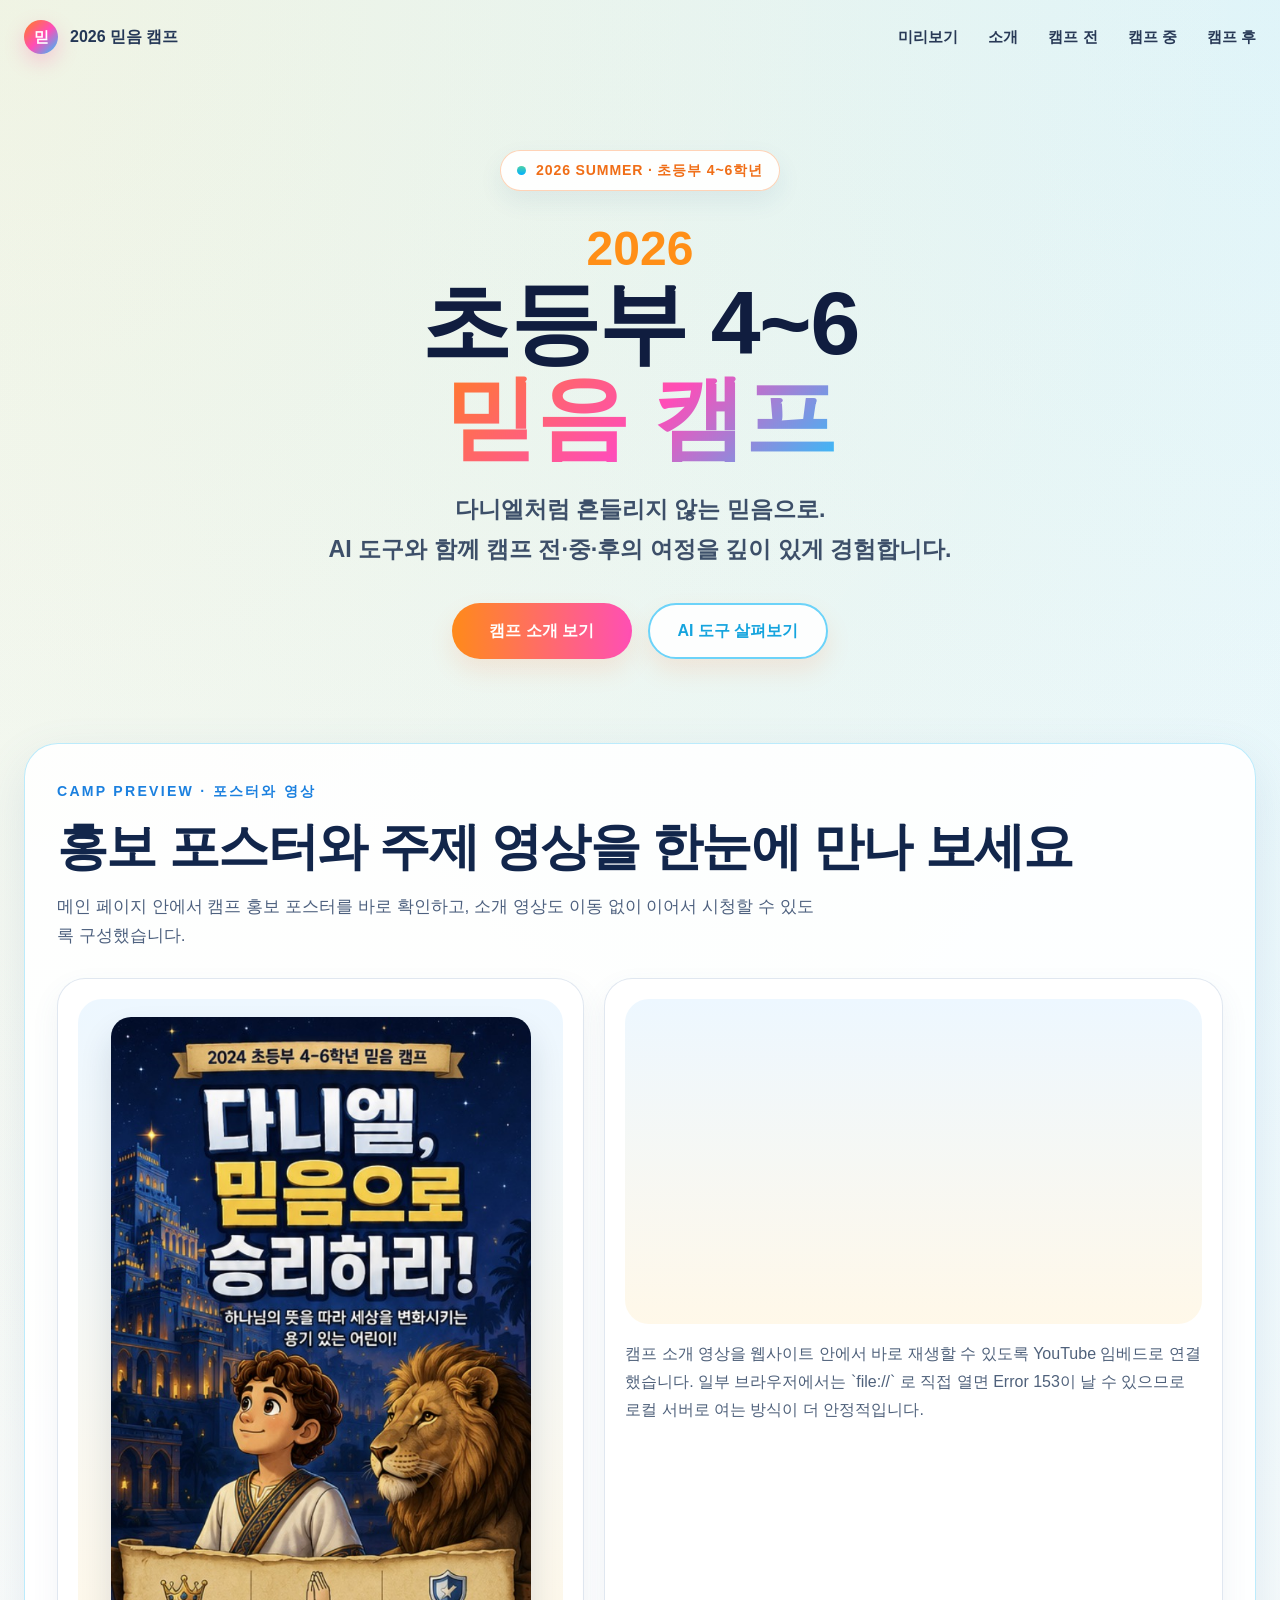
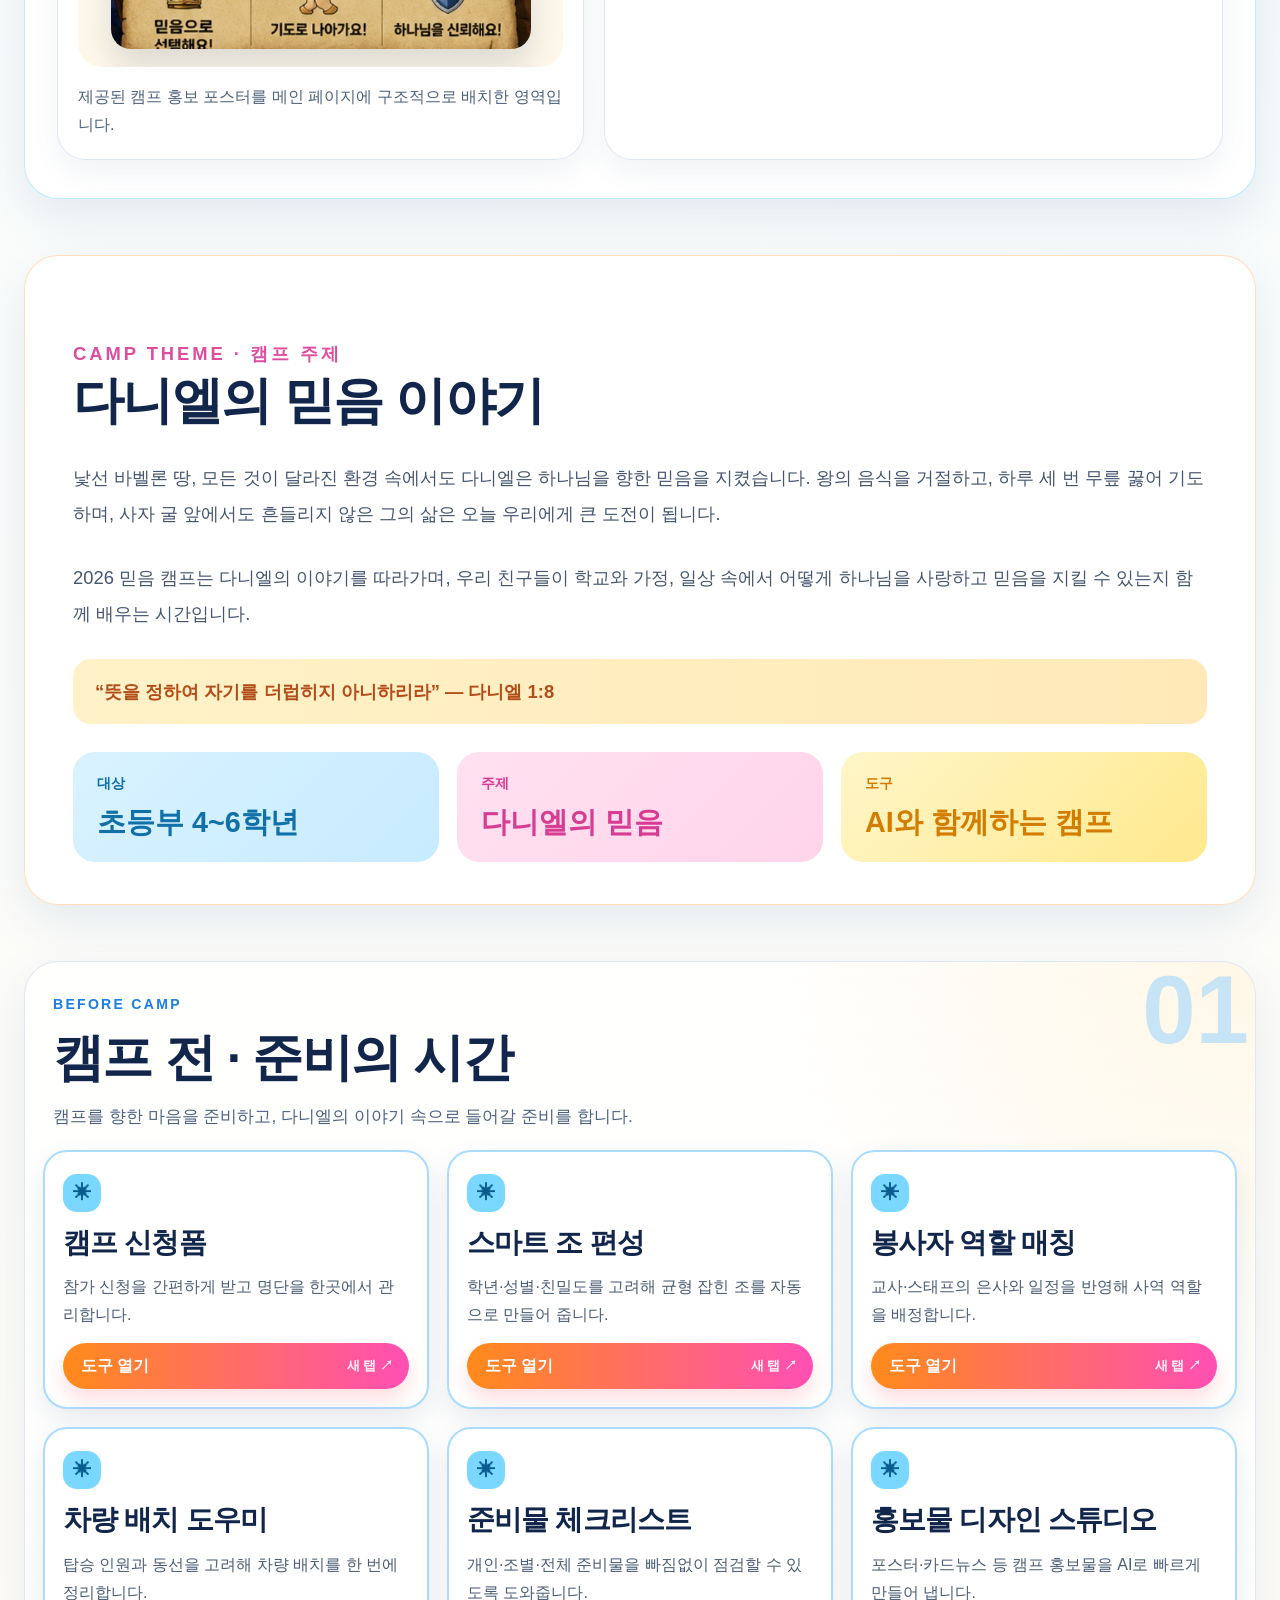
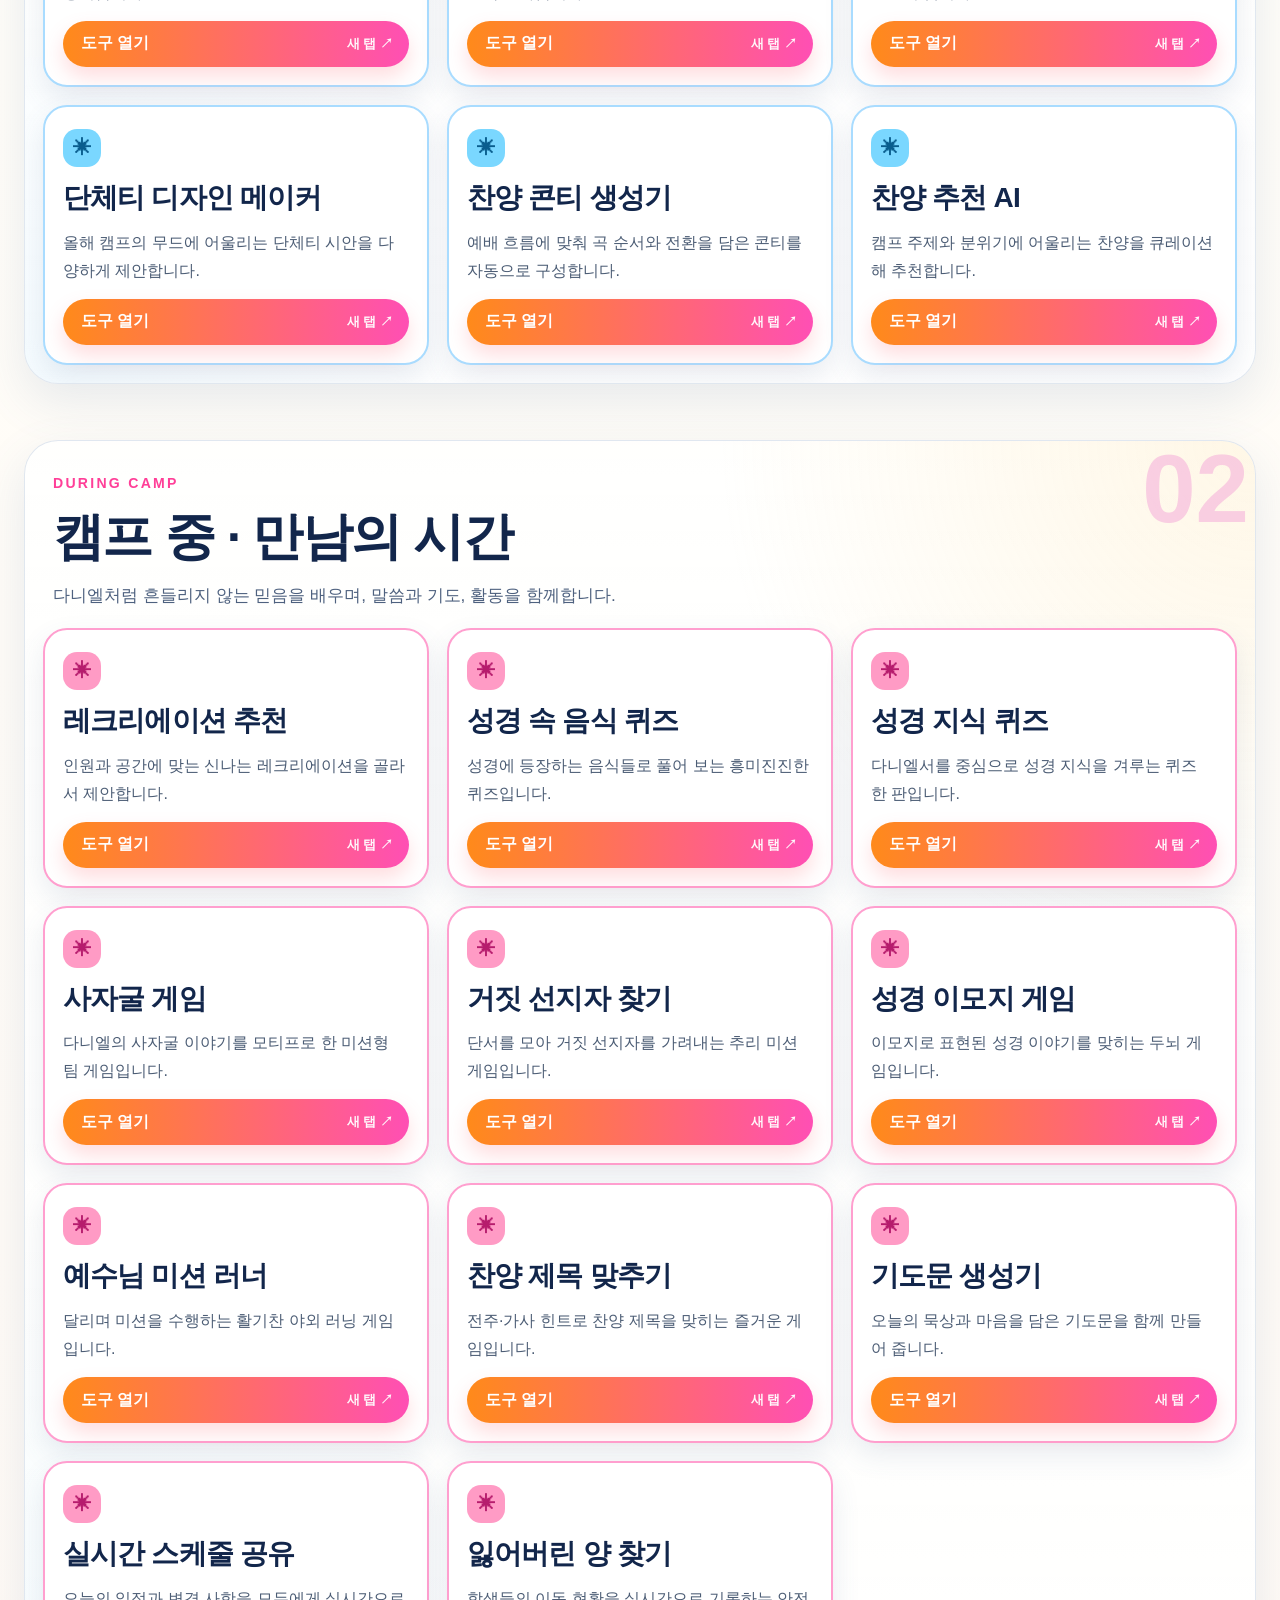
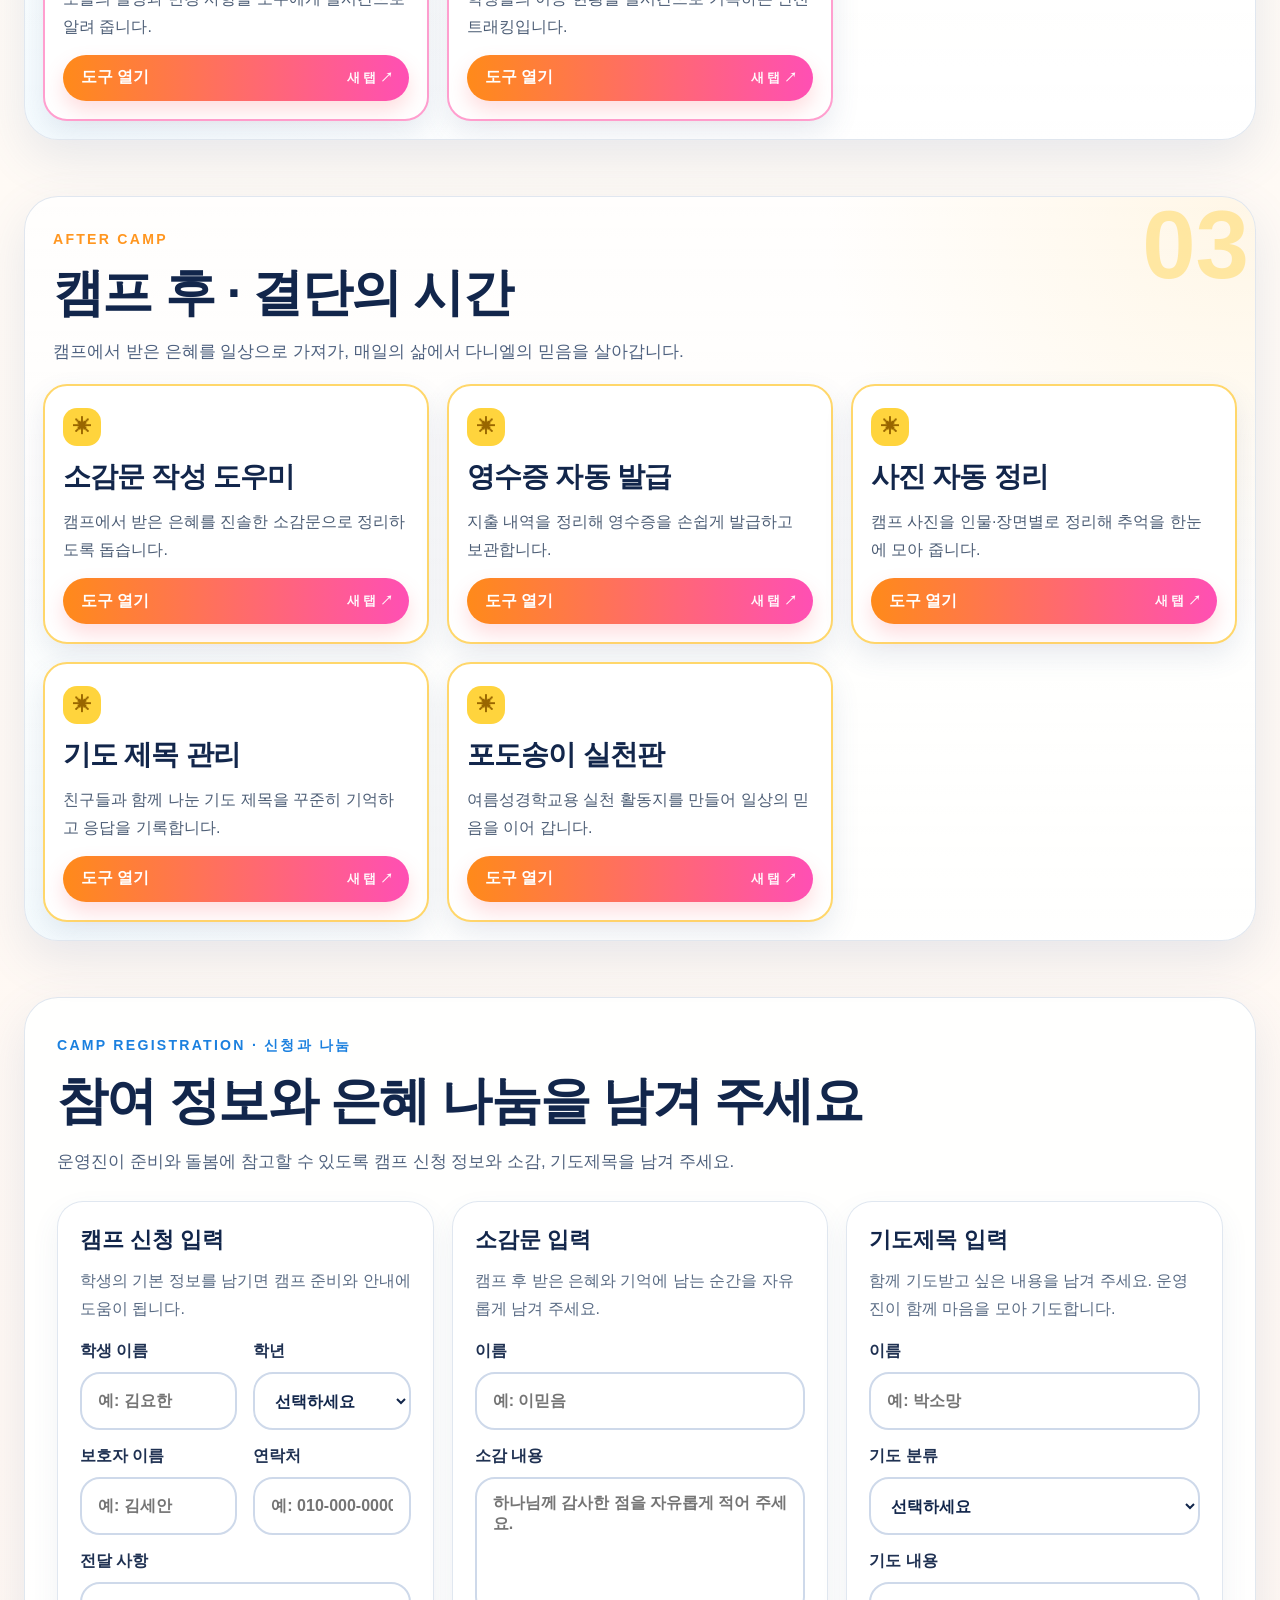
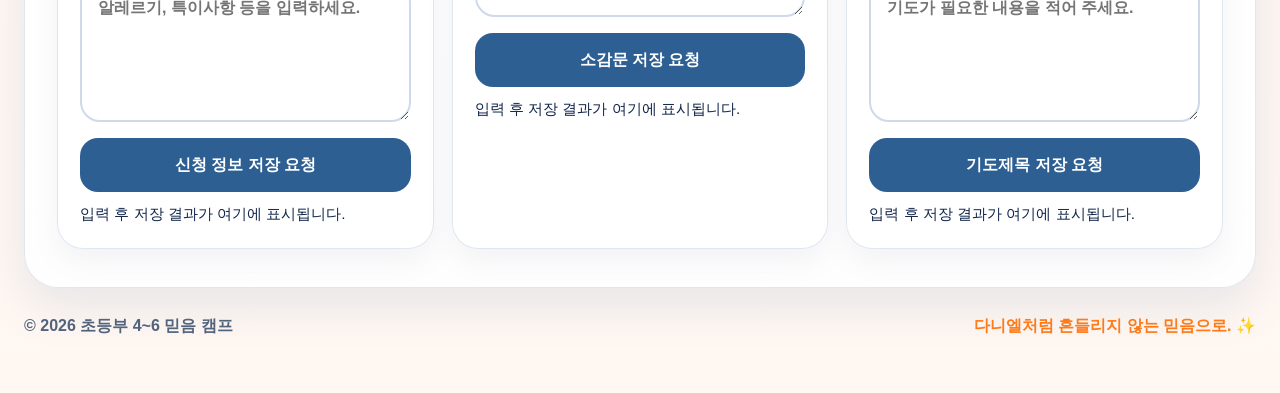
==== index.html @ a1e59439 "Deploy church camp website" ====
<!DOCTYPE html>
<html lang="ko">
  <head>
    <meta charset="UTF-8" />
    <meta name="viewport" content="width=device-width, initial-scale=1.0" />
    <meta name="referrer" content="strict-origin-when-cross-origin" />
    <title>2026 초등부 4~6 믿음 캠프</title>
    <link rel="stylesheet" href="./styles.css" />
  </head>
  <body>
    <div class="page-shell">
      <header class="site-header">
        <a class="brand" href="#top" aria-label="2026 믿음 캠프 홈">
          <span class="brand-mark">믿</span>
          <span class="brand-text">2026 믿음 캠프</span>
        </a>
        <nav class="top-nav" aria-label="주요 메뉴">
          <a href="#media">미리보기</a>
          <a href="#intro">소개</a>
          <a href="#before">캠프 전</a>
          <a href="#during">캠프 중</a>
          <a href="#after">캠프 후</a>
        </nav>
      </header>

      <header class="hero" id="top">
        <div class="hero-badge">
          <span class="hero-dot"></span>
          <span>2026 SUMMER · 초등부 4~6학년</span>
        </div>
        <p class="hero-year">2026</p>
        <h1>
          <span>초등부 4~6</span>
          <strong>믿음 캠프</strong>
        </h1>
        <p class="hero-copy">
          다니엘처럼 흔들리지 않는 믿음으로.<br />
          AI 도구와 함께 캠프 전·중·후의 여정을 깊이 있게 경험합니다.
        </p>
        <div class="hero-actions">
          <a class="hero-button primary" href="#intro">캠프 소개 보기</a>
          <a class="hero-button secondary" href="#before">AI 도구 살펴보기</a>
        </div>
      </header>

      <main>
        <section class="media-showcase card-block" id="media">
          <div class="section-heading">
            <p class="section-kicker">CAMP PREVIEW · 포스터와 영상</p>
            <h2>홍보 포스터와 주제 영상을 한눈에 만나 보세요</h2>
            <p class="section-copy">
              메인 페이지 안에서 캠프 홍보 포스터를 바로 확인하고, 소개 영상도 이동 없이 이어서 시청할 수
              있도록 구성했습니다.
            </p>
          </div>
          <div class="media-grid">
            <figure class="media-card">
              <div class="media-frame poster-frame">
                <img src="./poster.png" alt="초등부 믿음 캠프 홍보 포스터" />
              </div>
              <figcaption>제공된 캠프 홍보 포스터를 메인 페이지에 구조적으로 배치한 영역입니다.</figcaption>
            </figure>
            <article class="media-card" id="video">
              <div class="media-frame video-embed">
                <iframe
                  src="https://www.youtube.com/embed/uWaWEZueSC8?rel=0"
                  title="초등부 믿음 캠프 소개 영상"
                  loading="lazy"
                  allow="accelerometer; autoplay; clipboard-write; encrypted-media; gyroscope; picture-in-picture; web-share"
                  referrerpolicy="strict-origin-when-cross-origin"
                  allowfullscreen
                ></iframe>
              </div>
              <p class="media-description">
                캠프 소개 영상을 웹사이트 안에서 바로 재생할 수 있도록 YouTube 임베드로 연결했습니다. 일부
                브라우저에서는 `file://` 로 직접 열면 Error 153이 날 수 있으므로 로컬 서버로 여는 방식이 더
                안정적입니다.
              </p>
            </article>
          </div>
        </section>

        <section class="intro card-block" id="intro">
          <div class="section-heading">
            <p class="section-kicker">CAMP THEME · 캠프 주제</p>
            <h2>다니엘의 믿음 이야기</h2>
          </div>
          <p>
            낯선 바벨론 땅, 모든 것이 달라진 환경 속에서도 다니엘은 하나님을 향한 믿음을 지켰습니다.
            왕의 음식을 거절하고, 하루 세 번 무릎 꿇어 기도하며, 사자 굴 앞에서도 흔들리지 않은 그의 삶은
            오늘 우리에게 큰 도전이 됩니다.
          </p>
          <p>
            2026 믿음 캠프는 다니엘의 이야기를 따라가며, 우리 친구들이 학교와 가정, 일상 속에서
            어떻게 하나님을 사랑하고 믿음을 지킬 수 있는지 함께 배우는 시간입니다.
          </p>
          <div class="verse-card">“뜻을 정하여 자기를 더럽히지 아니하리라” — 다니엘 1:8</div>
          <div class="theme-grid">
            <article class="theme-pill blue">
              <span>대상</span>
              <strong>초등부 4~6학년</strong>
            </article>
            <article class="theme-pill pink">
              <span>주제</span>
              <strong>다니엘의 믿음</strong>
            </article>
            <article class="theme-pill yellow">
              <span>도구</span>
              <strong>AI와 함께하는 캠프</strong>
            </article>
          </div>
        </section>

        <section class="tools-section" id="before">
          <div class="section-heading">
            <p class="section-kicker">BEFORE CAMP</p>
            <h2>캠프 전 · 준비의 시간</h2>
            <p class="section-copy">캠프를 향한 마음을 준비하고, 다니엘의 이야기 속으로 들어갈 준비를 합니다.</p>
            <span class="section-number">01</span>
          </div>
          <div class="tools-grid" data-group="before"></div>
        </section>

        <section class="tools-section" id="during">
          <div class="section-heading">
            <p class="section-kicker">DURING CAMP</p>
            <h2>캠프 중 · 만남의 시간</h2>
            <p class="section-copy">다니엘처럼 흔들리지 않는 믿음을 배우며, 말씀과 기도, 활동을 함께합니다.</p>
            <span class="section-number">02</span>
          </div>
          <div class="tools-grid" data-group="during"></div>
        </section>

        <section class="tools-section" id="after">
          <div class="section-heading">
            <p class="section-kicker">AFTER CAMP</p>
            <h2>캠프 후 · 결단의 시간</h2>
            <p class="section-copy">캠프에서 받은 은혜를 일상으로 가져가, 매일의 삶에서 다니엘의 믿음을 살아갑니다.</p>
            <span class="section-number">03</span>
          </div>
          <div class="tools-grid" data-group="after"></div>
        </section>

        <section class="form-demo card-block" id="forms">
          <div class="section-heading">
            <p class="section-kicker">CAMP REGISTRATION · 신청과 나눔</p>
            <h2>참여 정보와 은혜 나눔을 남겨 주세요</h2>
          </div>
          <p class="form-guide">
            운영진이 준비와 돌봄에 참고할 수 있도록 캠프 신청 정보와 소감, 기도제목을 남겨 주세요.
          </p>
          <div class="form-panels">
            <article class="form-card">
              <h3>캠프 신청 입력</h3>
              <p>학생의 기본 정보를 남기면 캠프 준비와 안내에 도움이 됩니다.</p>
              <form class="camp-form" id="registration-form">
                <label>
                  학생 이름
                  <input type="text" name="studentName" placeholder="예: 김요한" required />
                </label>
                <label>
                  학년
                  <select name="grade" required>
                    <option value="">선택하세요</option>
                    <option value="4학년">4학년</option>
                    <option value="5학년">5학년</option>
                    <option value="6학년">6학년</option>
                  </select>
                </label>
                <label>
                  보호자 이름
                  <input type="text" name="guardianName" placeholder="예: 김세안" required />
                </label>
                <label>
                  연락처
                  <input type="tel" name="phone" placeholder="예: 010-000-0000" required />
                </label>
                <label class="full">
                  전달 사항
                  <textarea name="notes" rows="4" placeholder="알레르기, 특이사항 등을 입력하세요."></textarea>
                </label>
                <div class="form-actions full">
                  <button type="submit">신청 정보 저장 요청</button>
                  <p id="registration-status" class="status-note">입력 후 저장 결과가 여기에 표시됩니다.</p>
                </div>
              </form>
            </article>

            <article class="form-card">
              <h3>소감문 입력</h3>
              <p>캠프 후 받은 은혜와 기억에 남는 순간을 자유롭게 남겨 주세요.</p>
              <form class="camp-form single-column" id="reflection-form">
                <label>
                  이름
                  <input type="text" name="studentName" placeholder="예: 이믿음" required />
                </label>
                <label>
                  소감 내용
                  <textarea name="content" rows="5" placeholder="하나님께 감사한 점을 자유롭게 적어 주세요." required></textarea>
                </label>
                <div class="form-actions">
                  <button type="submit">소감문 저장 요청</button>
                  <p id="reflection-status" class="status-note">입력 후 저장 결과가 여기에 표시됩니다.</p>
                </div>
              </form>
            </article>

            <article class="form-card">
              <h3>기도제목 입력</h3>
              <p>함께 기도받고 싶은 내용을 남겨 주세요. 운영진이 함께 마음을 모아 기도합니다.</p>
              <form class="camp-form single-column" id="prayer-form">
                <label>
                  이름
                  <input type="text" name="name" placeholder="예: 박소망" required />
                </label>
                <label>
                  기도 분류
                  <select name="category" required>
                    <option value="">선택하세요</option>
                    <option value="가정">가정</option>
                    <option value="학업">학업</option>
                    <option value="건강">건강</option>
                    <option value="신앙">신앙</option>
                    <option value="기타">기타</option>
                  </select>
                </label>
                <label>
                  기도 내용
                  <textarea name="content" rows="5" placeholder="기도가 필요한 내용을 적어 주세요." required></textarea>
                </label>
                <div class="form-actions">
                  <button type="submit">기도제목 저장 요청</button>
                  <p id="prayer-status" class="status-note">입력 후 저장 결과가 여기에 표시됩니다.</p>
                </div>
              </form>
            </article>
          </div>
        </section>
      </main>

      <footer class="site-footer">
        <p>© 2026 초등부 4~6 믿음 캠프</p>
        <p>다니엘처럼 흔들리지 않는 믿음으로. ✨</p>
      </footer>
    </div>

    <script src="./script.js"></script>
  </body>
</html>
---- styles.css ----
:root {
  --bg: #f7fbff;
  --surface: rgba(255, 255, 255, 0.88);
  --surface-strong: #ffffff;
  --ink: #12264b;
  --muted: #53657f;
  --line: rgba(87, 121, 170, 0.18);
  --shadow: 0 18px 48px rgba(82, 118, 168, 0.14);
  --hero-gradient: linear-gradient(135deg, #ff7e1c 0%, #ff4db8 52%, #21c7ff 100%);
  --button-gradient: linear-gradient(90deg, #ff8a1a 0%, #ff4fb4 100%);
  --before-border: #a9dcff;
  --during-border: #ff9fcf;
  --after-border: #ffd76b;
  --before-icon: #7ad7ff;
  --during-icon: #ff9bc5;
  --after-icon: #ffd43d;
  --section-bg: linear-gradient(180deg, rgba(255, 255, 255, 0.78), rgba(255, 255, 255, 0.92));
  --ok: #167f53;
  --error: #c74242;
  --pending: #c07212;
}

* {
  box-sizing: border-box;
}

html {
  scroll-behavior: smooth;
}

body {
  margin: 0;
  font-family: "Pretendard", "Noto Sans KR", sans-serif;
  color: var(--ink);
  background:
    radial-gradient(circle at top left, rgba(255, 219, 104, 0.18), transparent 24%),
    radial-gradient(circle at top right, rgba(92, 211, 255, 0.14), transparent 28%),
    linear-gradient(180deg, #f4fbff 0%, #fffdf8 48%, #fff7f2 100%);
}

a {
  color: inherit;
}

.page-shell {
  width: min(1240px, calc(100% - 48px));
  margin: 0 auto;
  padding: 20px 0 56px;
}

.site-header {
  display: flex;
  align-items: center;
  justify-content: space-between;
  gap: 20px;
  margin-bottom: 24px;
}

.brand {
  display: inline-flex;
  align-items: center;
  gap: 12px;
  text-decoration: none;
  font-weight: 800;
}

.brand-mark {
  width: 34px;
  height: 34px;
  display: inline-flex;
  align-items: center;
  justify-content: center;
  border-radius: 50%;
  background: var(--hero-gradient);
  color: white;
  font-size: 0.95rem;
  box-shadow: 0 8px 20px rgba(255, 105, 168, 0.3);
}

.brand-text {
  font-size: 1rem;
  color: #243756;
}

.top-nav {
  display: flex;
  align-items: center;
  gap: 30px;
}

.top-nav a {
  text-decoration: none;
  font-weight: 700;
  font-size: 0.95rem;
  color: #283956;
}

.hero {
  min-height: 520px;
  display: flex;
  flex-direction: column;
  align-items: center;
  justify-content: center;
  text-align: center;
  padding: 72px 24px 84px;
}

.hero-badge {
  display: inline-flex;
  align-items: center;
  gap: 10px;
  padding: 10px 16px;
  border-radius: 999px;
  background: rgba(255, 255, 255, 0.92);
  border: 1px solid rgba(255, 176, 125, 0.55);
  box-shadow: 0 10px 24px rgba(42, 85, 140, 0.08);
  font-size: 0.88rem;
  font-weight: 800;
  letter-spacing: 0.06em;
  color: #f06e17;
}

.hero-dot {
  width: 9px;
  height: 9px;
  border-radius: 50%;
  background: linear-gradient(180deg, #4dd1a6 0%, #00b0ff 100%);
}

.hero-year {
  margin: 34px 0 8px;
  font-size: clamp(2rem, 4vw, 3rem);
  line-height: 1;
  font-weight: 900;
  color: #ff8f17;
}

.hero h1 {
  margin: 0;
  line-height: 0.94;
  letter-spacing: -0.04em;
}

.hero h1 span,
.hero h1 strong {
  display: block;
}

.hero h1 span {
  font-size: clamp(3.2rem, 8vw, 5.6rem);
  font-weight: 900;
  color: #101d3f;
}

.hero h1 strong {
  margin-top: 10px;
  font-size: clamp(3.2rem, 8vw, 5.8rem);
  font-weight: 900;
  background: var(--hero-gradient);
  -webkit-background-clip: text;
  background-clip: text;
  color: transparent;
}

.hero-copy {
  margin: 28px 0 0;
  max-width: 720px;
  color: #3d4f69;
  font-size: clamp(1.05rem, 2vw, 1.45rem);
  line-height: 1.7;
  font-weight: 600;
}

.hero-actions {
  display: flex;
  flex-wrap: wrap;
  justify-content: center;
  gap: 16px;
  margin-top: 34px;
}

.hero-button {
  min-width: 180px;
  min-height: 56px;
  display: inline-flex;
  align-items: center;
  justify-content: center;
  padding: 0 28px;
  border-radius: 999px;
  text-decoration: none;
  font-weight: 800;
  box-shadow: 0 12px 24px rgba(255, 128, 61, 0.14);
}

.hero-button.primary {
  background: var(--button-gradient);
  color: white;
}

.hero-button.secondary {
  background: rgba(255, 255, 255, 0.9);
  color: #15a4de;
  border: 2px solid #6cd3f9;
}

main {
  display: grid;
  gap: 56px;
}

.card-block,
.tools-section {
  background: var(--surface);
  border: 1px solid var(--line);
  border-radius: 34px;
  box-shadow: var(--shadow);
}

.intro {
  padding: 52px 48px 42px;
  border-color: rgba(255, 191, 119, 0.5);
}

.media-showcase {
  padding: 38px 32px;
  border-color: rgba(108, 211, 249, 0.45);
}

.media-showcase .section-kicker {
  color: #1b80df;
}

.media-grid {
  display: grid;
  grid-template-columns: minmax(0, 0.92fr) minmax(0, 1.08fr);
  gap: 20px;
  margin-top: 28px;
}

.media-card {
  margin: 0;
  padding: 20px;
  border-radius: 28px;
  background: rgba(255, 255, 255, 0.96);
  border: 1px solid var(--line);
  box-shadow: 0 12px 28px rgba(71, 97, 140, 0.08);
}

.media-frame {
  overflow: hidden;
  border-radius: 24px;
  background: linear-gradient(180deg, #edf7ff 0%, #fff8e9 100%);
}

.poster-frame {
  display: flex;
  align-items: center;
  justify-content: center;
  padding: 18px;
}

.poster-frame img {
  display: block;
  width: min(100%, 420px);
  height: auto;
  border-radius: 20px;
  box-shadow: 0 18px 32px rgba(20, 39, 77, 0.14);
}

.video-embed {
  position: relative;
  aspect-ratio: 16 / 9;
}

.video-embed iframe {
  width: 100%;
  height: 100%;
  border: 0;
}

.media-card figcaption,
.media-description {
  margin: 16px 0 0;
  color: #4f617b;
  font-size: 1rem;
  line-height: 1.75;
}

.section-kicker {
  margin: 0 0 16px;
  font-size: 0.88rem;
  letter-spacing: 0.16em;
  text-transform: uppercase;
  font-weight: 900;
}

.intro .section-kicker {
  color: #df4d9f;
}

.section-heading {
  position: relative;
}

.section-heading h2 {
  margin: 0;
  font-size: clamp(2rem, 4vw, 3.4rem);
  line-height: 1.18;
  letter-spacing: -0.03em;
}

.intro p {
  margin: 28px 0 0;
  color: #46566f;
  font-size: 1.15rem;
  line-height: 1.95;
}

.verse-card {
  margin-top: 28px;
  padding: 20px 22px;
  border-radius: 18px;
  background: linear-gradient(90deg, #fff2c8 0%, #ffe9b7 100%);
  color: #b24c18;
  font-size: 1.15rem;
  font-weight: 900;
}

.theme-grid {
  display: grid;
  grid-template-columns: repeat(3, minmax(0, 1fr));
  gap: 18px;
  margin-top: 28px;
}

.theme-pill {
  padding: 22px 24px;
  border-radius: 22px;
}

.theme-pill span {
  display: block;
  margin-bottom: 12px;
  font-size: 0.9rem;
  font-weight: 800;
}

.theme-pill strong {
  font-size: 1.8rem;
  line-height: 1.2;
}

.theme-pill.blue {
  background: linear-gradient(135deg, #d9f2ff 0%, #c7ebff 100%);
  color: #1170a7;
}

.theme-pill.pink {
  background: linear-gradient(135deg, #ffe1f0 0%, #ffd4eb 100%);
  color: #d63c92;
}

.theme-pill.yellow {
  background: linear-gradient(135deg, #fff6c8 0%, #ffe98d 100%);
  color: #d27c00;
}

.tools-section {
  position: relative;
  padding: 0;
  overflow: hidden;
  background: var(--section-bg);
}

.tools-section::before {
  content: "";
  position: absolute;
  inset: 0;
  pointer-events: none;
  background:
    radial-gradient(circle at top right, rgba(255, 220, 150, 0.22), transparent 30%),
    radial-gradient(circle at bottom left, rgba(173, 227, 255, 0.12), transparent 28%);
}

.tools-section .section-heading {
  padding: 34px 28px 18px;
}

#before .section-kicker {
  color: #1b80df;
}

#during .section-kicker {
  color: #ff3f98;
}

#after .section-kicker {
  color: #ff9620;
}

.section-copy {
  margin: 14px 0 0;
  max-width: 760px;
  color: #4e617f;
  font-size: 1.08rem;
  line-height: 1.7;
}

.section-number {
  position: absolute;
  right: 6px;
  top: 0;
  font-size: clamp(4.2rem, 10vw, 6rem);
  line-height: 1;
  font-weight: 900;
  opacity: 0.5;
}

#before .section-number {
  color: #8ed0ff;
}

#during .section-number {
  color: #f3a3d7;
}

#after .section-number {
  color: #ffd659;
}

.tools-grid {
  position: relative;
  display: grid;
  grid-template-columns: repeat(3, minmax(0, 1fr));
  gap: 18px;
  padding: 0 18px 18px;
}

.tool-card {
  background: var(--surface-strong);
  border-radius: 24px;
  padding: 22px 18px 18px;
  min-height: 210px;
  box-shadow: 0 12px 28px rgba(71, 97, 140, 0.12);
  display: flex;
  flex-direction: column;
  gap: 14px;
}

.tool-card.peach {
  border: 2px solid var(--before-border);
}

.tool-card.sky {
  border: 2px solid var(--during-border);
}

.tool-card.mint {
  border: 2px solid var(--after-border);
}

.tool-chip {
  width: 38px;
  height: 38px;
  border-radius: 14px;
  display: inline-flex;
  align-items: center;
  justify-content: center;
  font-size: 1.15rem;
  font-weight: 900;
}

.tool-card.peach .tool-chip {
  background: var(--before-icon);
  color: #095d8e;
}

.tool-card.sky .tool-chip {
  background: var(--during-icon);
  color: #b61c6d;
}

.tool-card.mint .tool-chip {
  background: var(--after-icon);
  color: #996600;
}

.tool-card h3 {
  margin: 0;
  font-size: 1.75rem;
  line-height: 1.2;
  letter-spacing: -0.03em;
}

.tool-card p {
  margin: 0;
  color: #4c5d75;
  font-size: 1rem;
  line-height: 1.75;
  flex: 1;
}

.tool-card a {
  display: inline-flex;
  align-items: center;
  justify-content: space-between;
  gap: 18px;
  min-height: 46px;
  padding: 0 16px 0 18px;
  border-radius: 999px;
  background: var(--button-gradient);
  color: white;
  text-decoration: none;
  font-weight: 800;
  box-shadow: 0 10px 20px rgba(255, 98, 110, 0.22);
}

.tool-link-label {
  font-size: 0.98rem;
}

.tool-link-meta {
  font-size: 0.84rem;
  opacity: 0.95;
}

.form-demo {
  padding: 38px 32px;
}

.form-demo .section-kicker {
  color: #1b80df;
}

.form-guide {
  margin: 16px 0 0;
  color: #50627e;
  font-size: 1.05rem;
  line-height: 1.8;
}

.form-panels {
  display: grid;
  grid-template-columns: repeat(3, minmax(0, 1fr));
  gap: 18px;
  margin-top: 24px;
}

.form-card {
  background: rgba(255, 255, 255, 0.96);
  border: 1px solid var(--line);
  border-radius: 26px;
  padding: 22px;
  box-shadow: 0 12px 28px rgba(71, 97, 140, 0.08);
}

.form-card h3 {
  margin: 0;
  font-size: 1.4rem;
}

.form-card > p {
  margin: 12px 0 18px;
  color: #596b84;
  line-height: 1.75;
}

.camp-form {
  display: grid;
  grid-template-columns: repeat(2, minmax(0, 1fr));
  gap: 16px;
}

.camp-form.single-column {
  grid-template-columns: 1fr;
}

.camp-form label {
  display: flex;
  flex-direction: column;
  gap: 10px;
  font-size: 1rem;
  font-weight: 800;
  color: #1f3152;
}

.camp-form label.full,
.form-actions.full {
  grid-column: 1 / -1;
}

.camp-form input,
.camp-form select,
.camp-form textarea {
  width: 100%;
  min-height: 58px;
  border: 2px solid #ced9ea;
  border-radius: 20px;
  padding: 14px 16px;
  background: white;
  color: var(--ink);
  font: inherit;
  font-weight: 700;
}

.camp-form textarea {
  min-height: 140px;
  resize: vertical;
}

.form-actions {
  display: flex;
  flex-direction: column;
  gap: 10px;
}

.form-actions button {
  min-height: 54px;
  border: 0;
  border-radius: 18px;
  background: #2d5f93;
  color: white;
  font: inherit;
  font-weight: 900;
  cursor: pointer;
}

.status-note {
  margin: 0;
  min-height: 24px;
  font-size: 0.96rem;
  line-height: 1.5;
}

.status-note[data-state="ok"] {
  color: var(--ok);
  font-weight: 800;
}

.status-note[data-state="error"] {
  color: var(--error);
  font-weight: 800;
}

.status-note[data-state="pending"] {
  color: var(--pending);
  font-weight: 800;
}

.site-footer {
  display: flex;
  justify-content: space-between;
  gap: 18px;
  padding: 28px 0 0;
  color: #52647c;
  font-weight: 700;
}

.site-footer p {
  margin: 0;
}

.site-footer p:last-child {
  color: #ff7a18;
}

@media (max-width: 1024px) {
  .media-grid,
  .tools-grid,
  .theme-grid,
  .form-panels {
    grid-template-columns: repeat(2, minmax(0, 1fr));
  }
}

@media (max-width: 820px) {
  .page-shell {
    width: min(100% - 24px, 1240px);
  }

  .site-header,
  .top-nav,
  .hero-actions,
  .site-footer {
    flex-direction: column;
    align-items: flex-start;
  }

  .hero {
    min-height: auto;
    padding: 40px 12px 56px;
  }

  .intro,
  .media-showcase,
  .form-demo {
    padding: 28px 20px;
  }

  .tools-section .section-heading {
    padding: 28px 20px 16px;
  }

  .media-grid,
  .tools-grid,
  .theme-grid,
  .form-panels,
  .camp-form {
    grid-template-columns: 1fr;
  }

  .section-number {
    position: static;
    display: block;
    margin-top: 10px;
  }
}
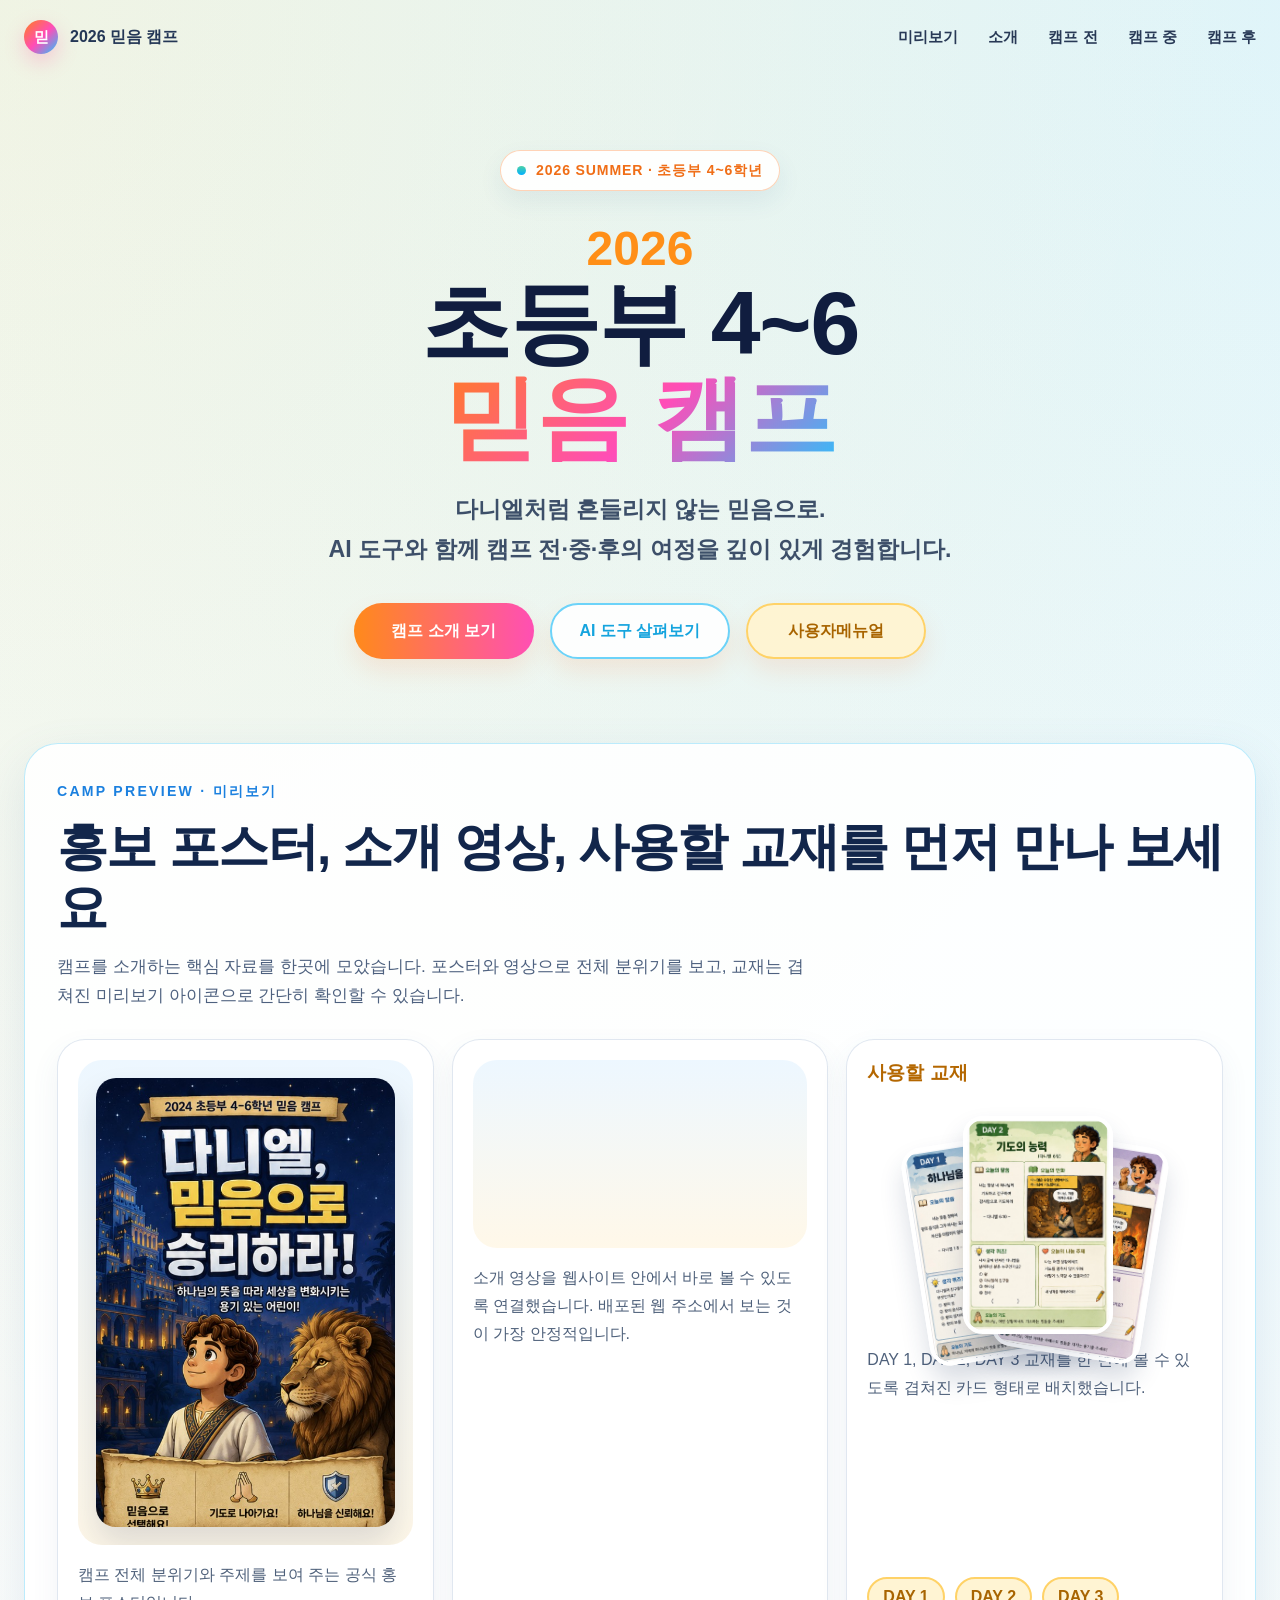
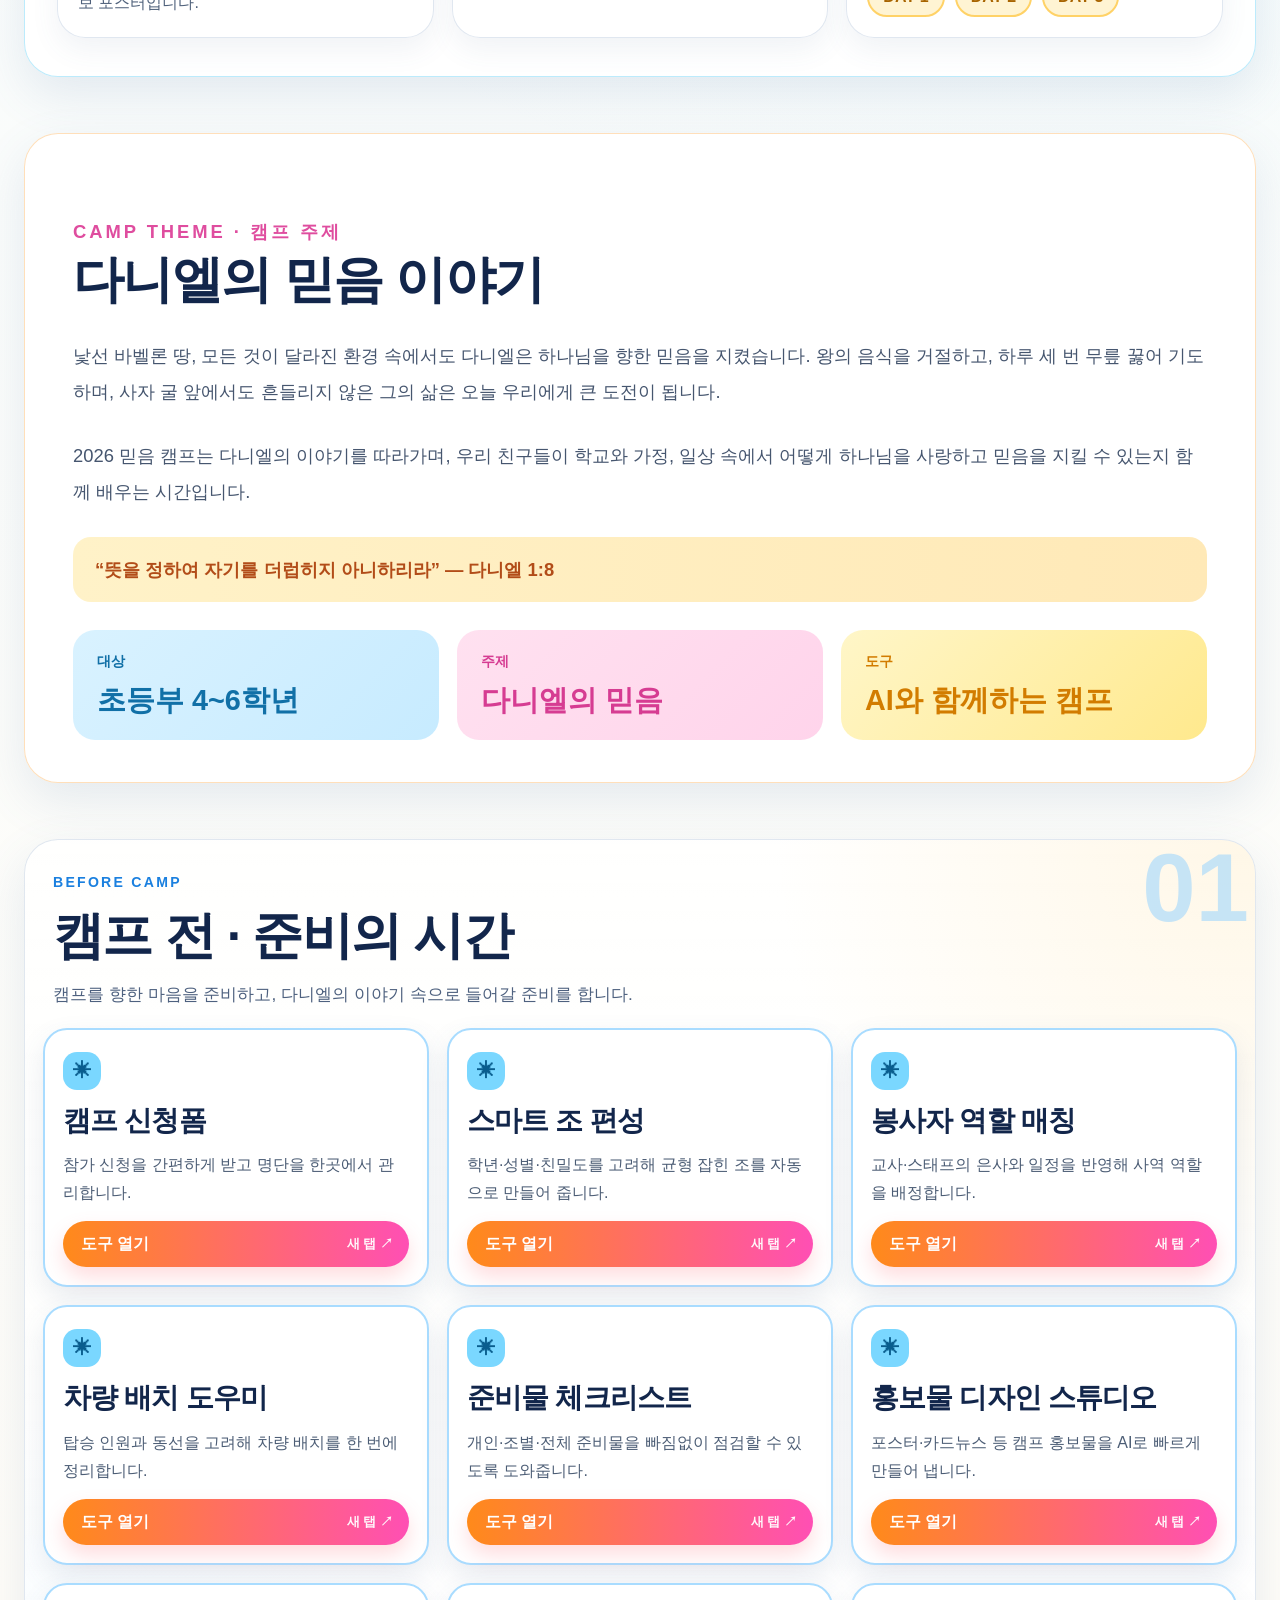
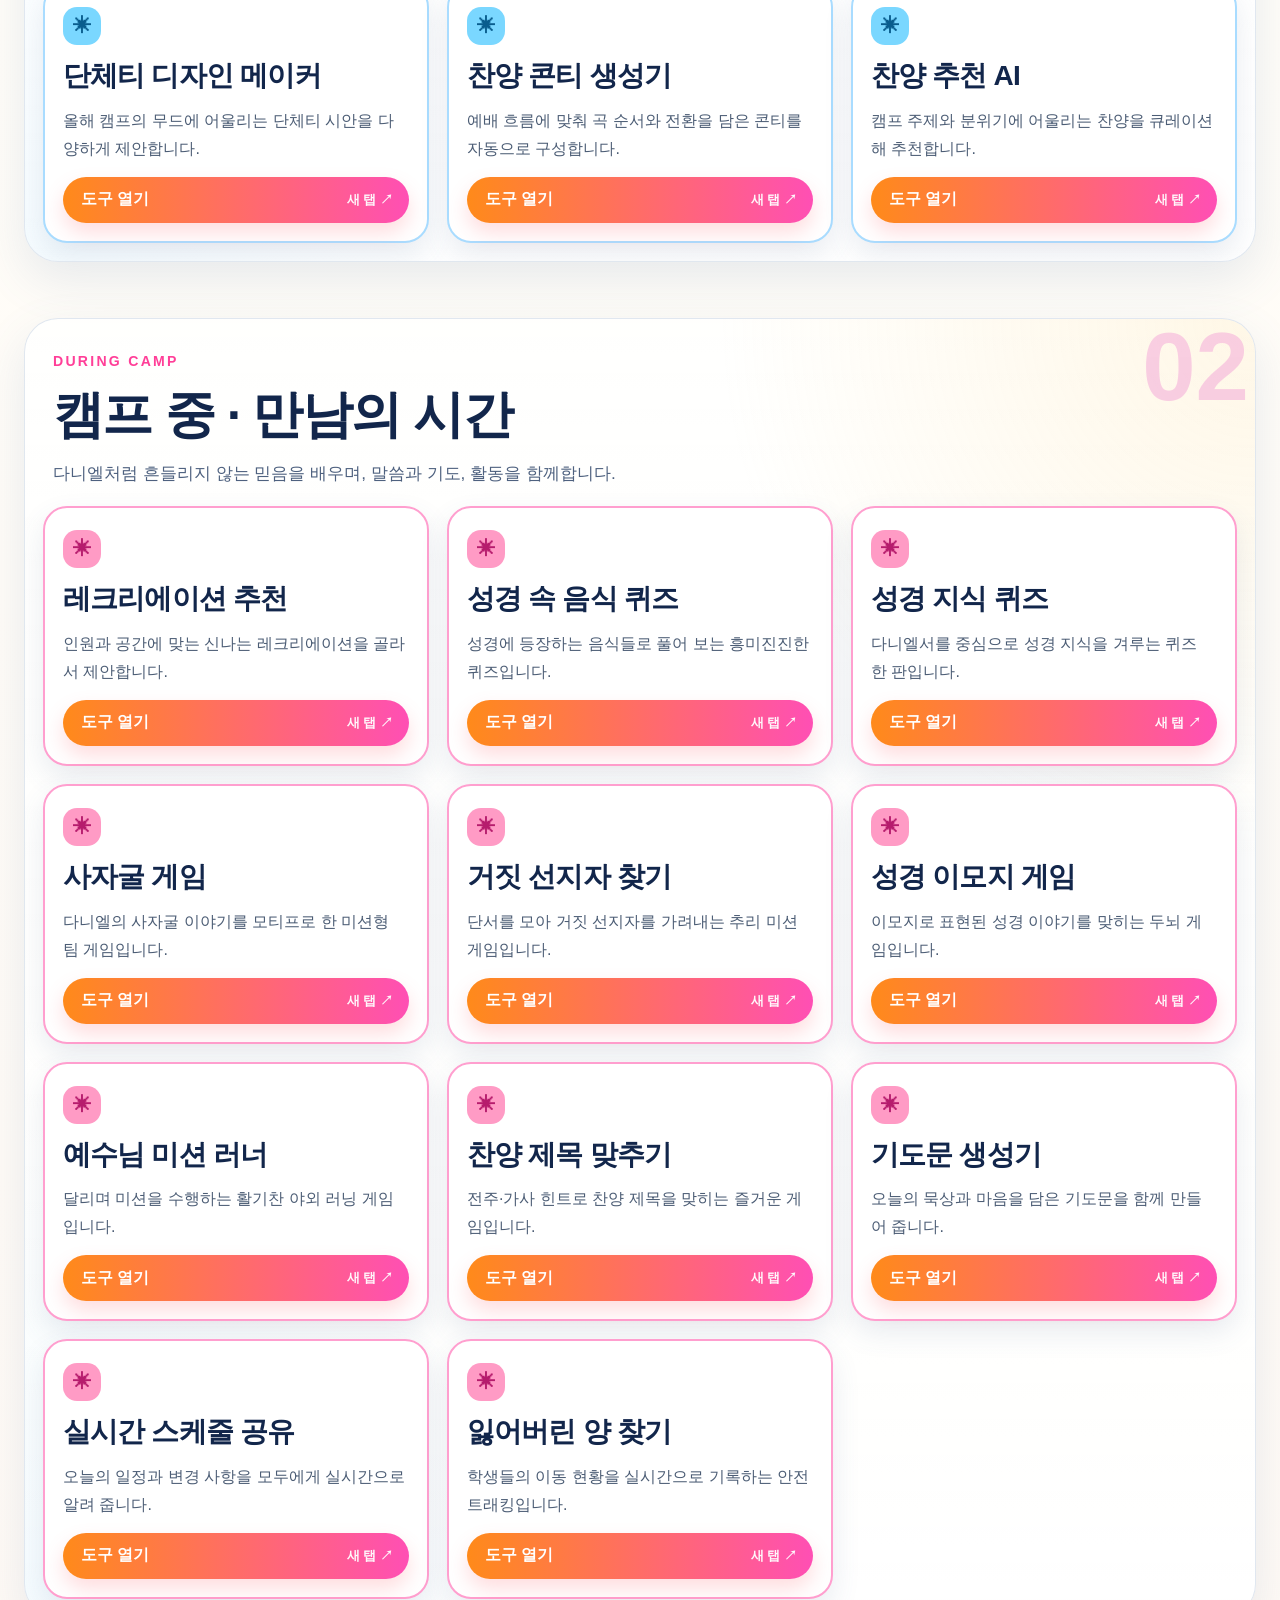
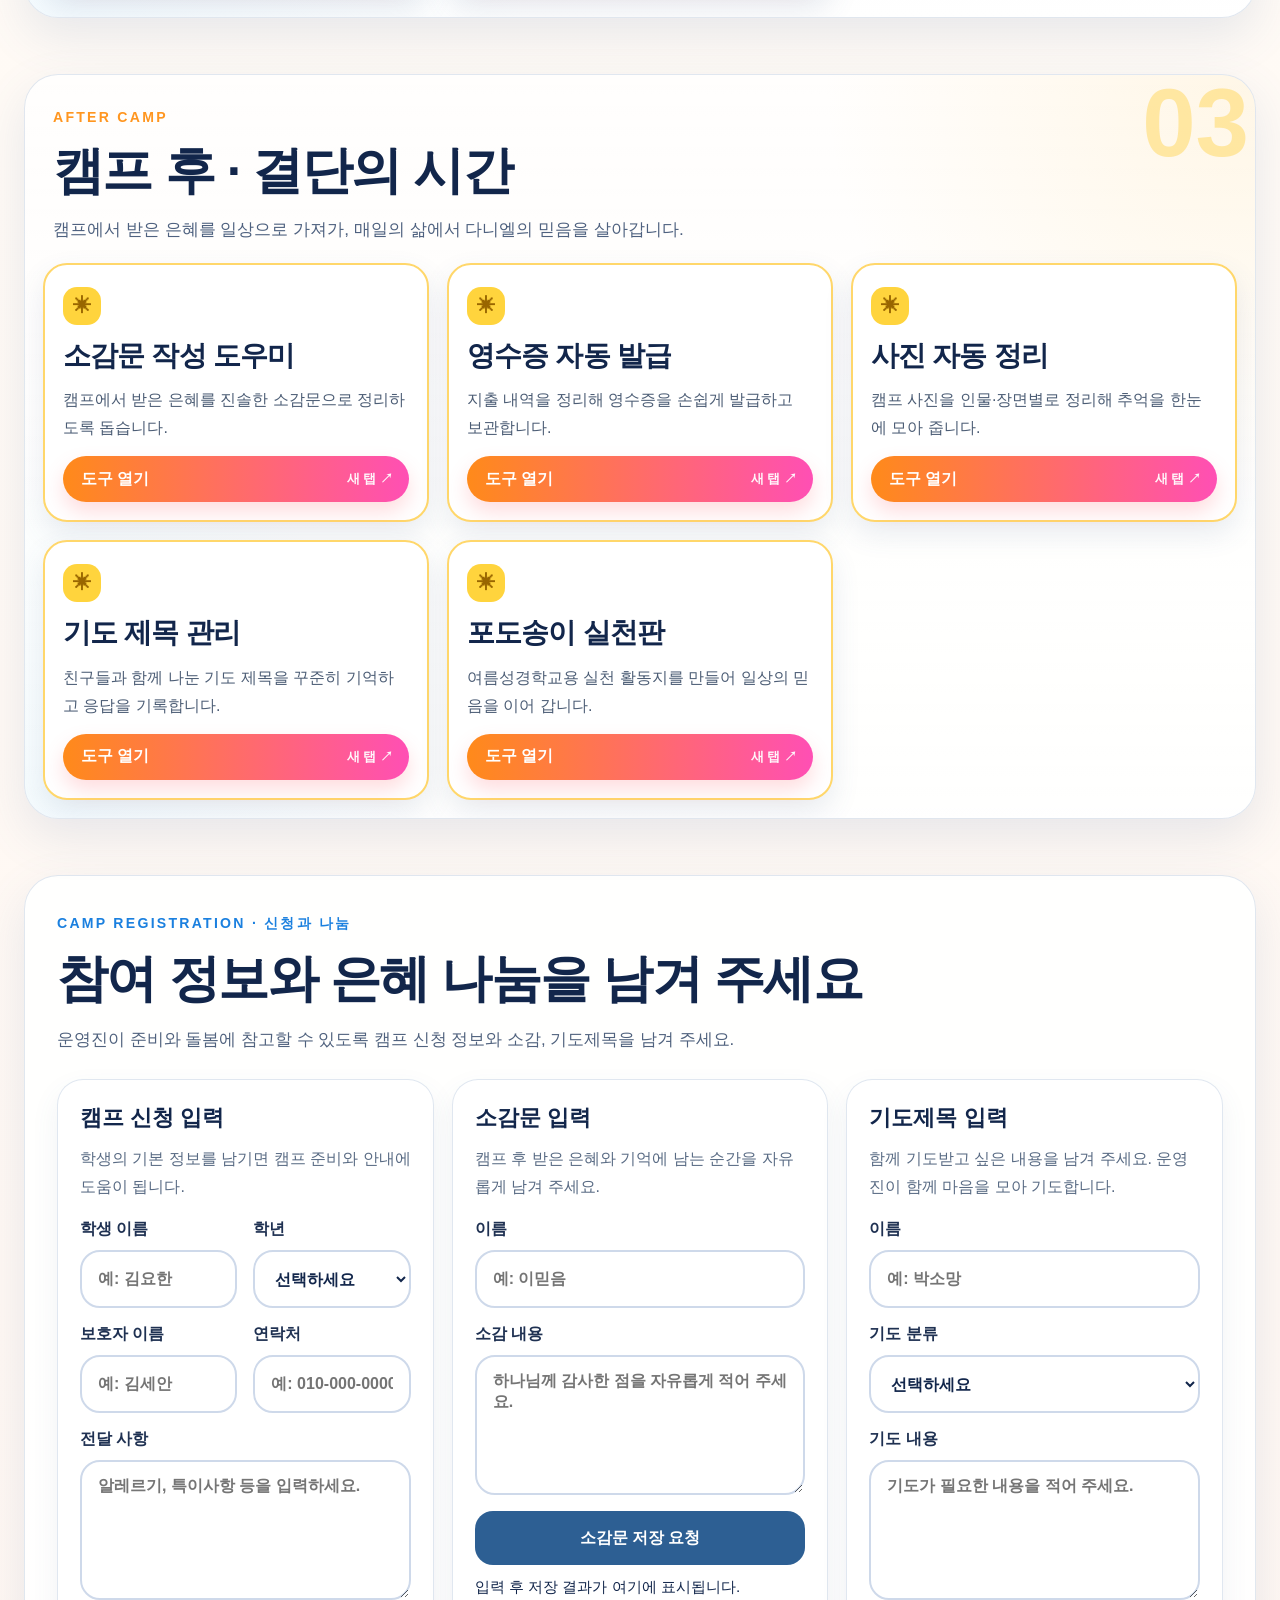
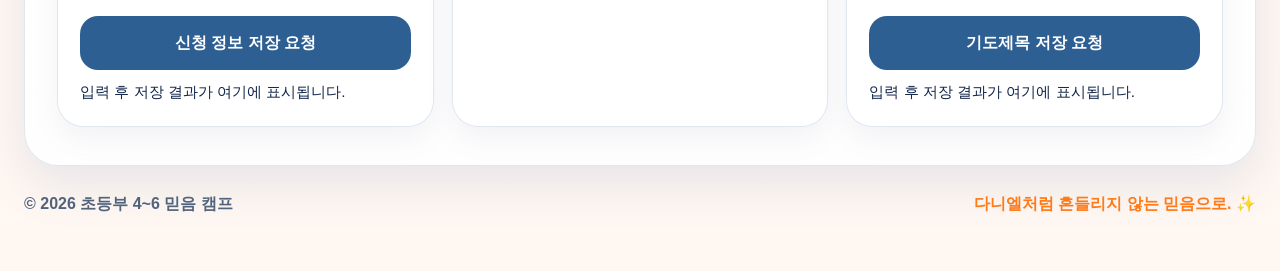
==== commit 27c03e56: "Update website preview and manual." ====
--- a/index.html
+++ b/index.html
@@ -40,17 +40,18 @@
         <div class="hero-actions">
           <a class="hero-button primary" href="#intro">캠프 소개 보기</a>
           <a class="hero-button secondary" href="#before">AI 도구 살펴보기</a>
+          <a class="hero-button tertiary" href="./manual.html">사용자메뉴얼</a>
         </div>
       </header>
 
       <main>
         <section class="media-showcase card-block" id="media">
           <div class="section-heading">
-            <p class="section-kicker">CAMP PREVIEW · 포스터와 영상</p>
-            <h2>홍보 포스터와 주제 영상을 한눈에 만나 보세요</h2>
+            <p class="section-kicker">CAMP PREVIEW · 미리보기</p>
+            <h2>홍보 포스터, 소개 영상, 사용할 교재를 먼저 만나 보세요</h2>
             <p class="section-copy">
-              메인 페이지 안에서 캠프 홍보 포스터를 바로 확인하고, 소개 영상도 이동 없이 이어서 시청할 수
-              있도록 구성했습니다.
+              캠프를 소개하는 핵심 자료를 한곳에 모았습니다. 포스터와 영상으로 전체 분위기를 보고, 교재는 겹쳐진
+              미리보기 아이콘으로 간단히 확인할 수 있습니다.
             </p>
           </div>
           <div class="media-grid">
@@ -58,9 +59,10 @@
               <div class="media-frame poster-frame">
                 <img src="./poster.png" alt="초등부 믿음 캠프 홍보 포스터" />
               </div>
-              <figcaption>제공된 캠프 홍보 포스터를 메인 페이지에 구조적으로 배치한 영역입니다.</figcaption>
+              <figcaption>캠프 전체 분위기와 주제를 보여 주는 공식 홍보 포스터입니다.</figcaption>
             </figure>
-            <article class="media-card" id="video">
+
+            <article class="media-card">
               <div class="media-frame video-embed">
                 <iframe
                   src="https://www.youtube.com/embed/uWaWEZueSC8?rel=0"
@@ -72,10 +74,26 @@
                 ></iframe>
               </div>
               <p class="media-description">
-                캠프 소개 영상을 웹사이트 안에서 바로 재생할 수 있도록 YouTube 임베드로 연결했습니다. 일부
-                브라우저에서는 `file://` 로 직접 열면 Error 153이 날 수 있으므로 로컬 서버로 여는 방식이 더
+                소개 영상을 웹사이트 안에서 바로 볼 수 있도록 연결했습니다. 배포된 웹 주소에서 보는 것이 가장
                 안정적입니다.
               </p>
+            </article>
+
+            <article class="media-card materials-card">
+              <p class="materials-label">사용할 교재</p>
+              <div class="material-stack" aria-label="캠프 교재 미리보기">
+                <img src="./KakaoTalk_20260624_100600147.jpg" alt="DAY 1 교재" class="material-card card-one" />
+                <img src="./KakaoTalk_20260624_100600147_01.jpg" alt="DAY 2 교재" class="material-card card-two" />
+                <img src="./KakaoTalk_20260624_100600147_02.jpg" alt="DAY 3 교재" class="material-card card-three" />
+              </div>
+              <p class="media-description">
+                DAY 1, DAY 2, DAY 3 교재를 한 번에 볼 수 있도록 겹쳐진 카드 형태로 배치했습니다.
+              </p>
+              <div class="material-links">
+                <a href="./KakaoTalk_20260624_100600147.jpg" target="_blank" rel="noopener noreferrer">DAY 1</a>
+                <a href="./KakaoTalk_20260624_100600147_01.jpg" target="_blank" rel="noopener noreferrer">DAY 2</a>
+                <a href="./KakaoTalk_20260624_100600147_02.jpg" target="_blank" rel="noopener noreferrer">DAY 3</a>
+              </div>
             </article>
           </div>
         </section>
--- a/styles.css
+++ b/styles.css
@@ -203,6 +203,12 @@
   border: 2px solid #6cd3f9;
 }
 
+.hero-button.tertiary {
+  background: rgba(255, 244, 210, 0.96);
+  color: #a86400;
+  border: 2px solid #ffd267;
+}
+
 main {
   display: grid;
   gap: 56px;
@@ -216,11 +222,6 @@
   box-shadow: var(--shadow);
 }
 
-.intro {
-  padding: 52px 48px 42px;
-  border-color: rgba(255, 191, 119, 0.5);
-}
-
 .media-showcase {
   padding: 38px 32px;
   border-color: rgba(108, 211, 249, 0.45);
@@ -232,8 +233,8 @@
 
 .media-grid {
   display: grid;
-  grid-template-columns: minmax(0, 0.92fr) minmax(0, 1.08fr);
-  gap: 20px;
+  grid-template-columns: repeat(3, minmax(0, 1fr));
+  gap: 18px;
   margin-top: 28px;
 }
 
@@ -261,7 +262,7 @@
 
 .poster-frame img {
   display: block;
-  width: min(100%, 420px);
+  width: min(100%, 360px);
   height: auto;
   border-radius: 20px;
   box-shadow: 0 18px 32px rgba(20, 39, 77, 0.14);
@@ -284,6 +285,79 @@
   color: #4f617b;
   font-size: 1rem;
   line-height: 1.75;
+}
+
+.materials-card {
+  display: flex;
+  flex-direction: column;
+}
+
+.materials-label {
+  margin: 0;
+  color: #b46700;
+  font-size: 1.2rem;
+  font-weight: 900;
+}
+
+.material-stack {
+  position: relative;
+  width: min(100%, 240px);
+  height: 220px;
+  margin: 18px auto 6px;
+}
+
+.material-card {
+  position: absolute;
+  width: 150px;
+  height: auto;
+  border-radius: 20px;
+  border: 4px solid white;
+  box-shadow: 0 16px 26px rgba(31, 53, 92, 0.18);
+}
+
+.material-card.card-one {
+  left: 0;
+  top: 34px;
+  transform: rotate(-9deg);
+}
+
+.material-card.card-two {
+  left: 48px;
+  top: 12px;
+  transform: rotate(0deg);
+  z-index: 2;
+}
+
+.material-card.card-three {
+  right: 0;
+  top: 34px;
+  transform: rotate(9deg);
+}
+
+.material-links {
+  display: flex;
+  flex-wrap: wrap;
+  gap: 10px;
+  margin-top: auto;
+}
+
+.material-links a {
+  display: inline-flex;
+  align-items: center;
+  justify-content: center;
+  min-height: 40px;
+  padding: 0 14px;
+  border-radius: 999px;
+  text-decoration: none;
+  font-weight: 800;
+  background: rgba(255, 244, 210, 0.96);
+  color: #a86400;
+  border: 2px solid #ffd267;
+}
+
+.intro {
+  padding: 52px 48px 42px;
+  border-color: rgba(255, 191, 119, 0.5);
 }
 
 .section-kicker {
@@ -664,8 +738,130 @@
   color: #ff7a18;
 }
 
+.manual-page {
+  display: grid;
+  gap: 28px;
+}
+
+.manual-hero {
+  padding: 46px 40px;
+  text-align: left;
+  border-color: rgba(255, 191, 119, 0.45);
+}
+
+.manual-hero .section-kicker {
+  color: #1b80df;
+}
+
+.manual-hero p {
+  margin: 18px 0 0;
+  max-width: 780px;
+  color: #4b5e79;
+  font-size: 1.08rem;
+  line-height: 1.85;
+}
+
+.manual-link-row {
+  display: flex;
+  flex-wrap: wrap;
+  gap: 14px;
+  margin-top: 28px;
+}
+
+.manual-link {
+  display: inline-flex;
+  align-items: center;
+  justify-content: center;
+  min-height: 52px;
+  padding: 0 24px;
+  border-radius: 999px;
+  text-decoration: none;
+  font-weight: 800;
+}
+
+.manual-link.primary {
+  background: var(--button-gradient);
+  color: white;
+}
+
+.manual-link.secondary {
+  background: rgba(255, 255, 255, 0.92);
+  color: #1b80df;
+  border: 2px solid #8ed0ff;
+}
+
+.manual-grid {
+  display: grid;
+  grid-template-columns: repeat(2, minmax(0, 1fr));
+  gap: 18px;
+}
+
+.manual-card {
+  padding: 28px 26px;
+}
+
+.manual-card .section-kicker {
+  color: #df4d9f;
+}
+
+.manual-card p,
+.manual-card li {
+  color: #4b5d78;
+  line-height: 1.8;
+}
+
+.manual-card ul {
+  margin: 18px 0 0;
+  padding-left: 20px;
+}
+
+.manual-card li + li {
+  margin-top: 10px;
+}
+
+.manual-card h3 {
+  margin: 0;
+  font-size: 1.4rem;
+  color: #183154;
+}
+
+.manual-summary {
+  display: grid;
+  gap: 14px;
+  margin-top: 20px;
+}
+
+.manual-summary-item {
+  padding: 18px 20px;
+  border-radius: 20px;
+  background: rgba(255, 255, 255, 0.92);
+  border: 1px solid var(--line);
+}
+
+.manual-summary-item strong {
+  display: block;
+  margin-bottom: 8px;
+  color: #17335b;
+  font-size: 1.02rem;
+}
+
+.manual-note {
+  padding: 24px 26px;
+}
+
+.manual-note .section-kicker {
+  color: #ff9620;
+}
+
+.manual-note p {
+  margin: 16px 0 0;
+  color: #4b5d78;
+  line-height: 1.85;
+}
+
 @media (max-width: 1024px) {
   .media-grid,
+  .manual-grid,
   .tools-grid,
   .theme-grid,
   .form-panels {
@@ -693,15 +889,25 @@
 
   .intro,
   .media-showcase,
+  .manual-hero,
+  .manual-card,
+  .manual-note,
   .form-demo {
     padding: 28px 20px;
   }
 
+  .material-stack {
+    width: 240px;
+    margin-left: auto;
+    margin-right: auto;
+  }
+
   .tools-section .section-heading {
     padding: 28px 20px 16px;
   }
 
   .media-grid,
+  .manual-grid,
   .tools-grid,
   .theme-grid,
   .form-panels,
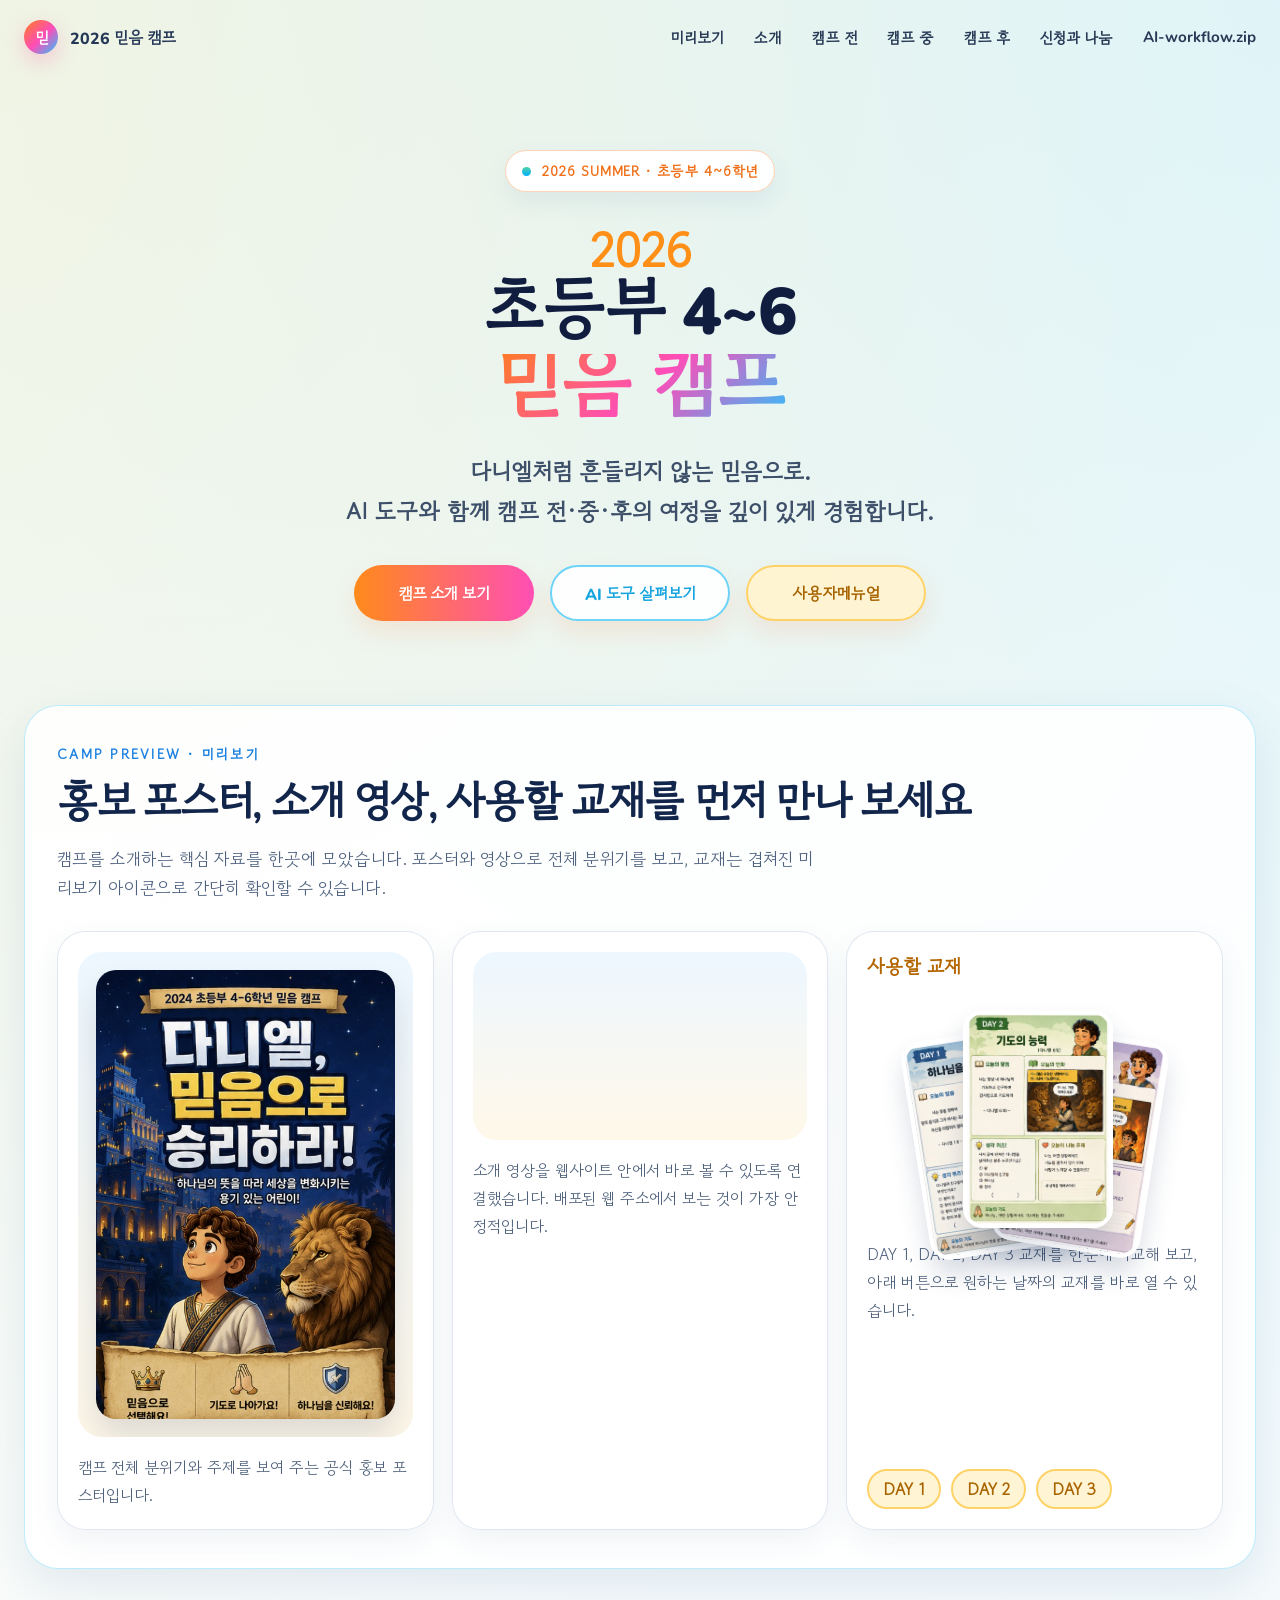
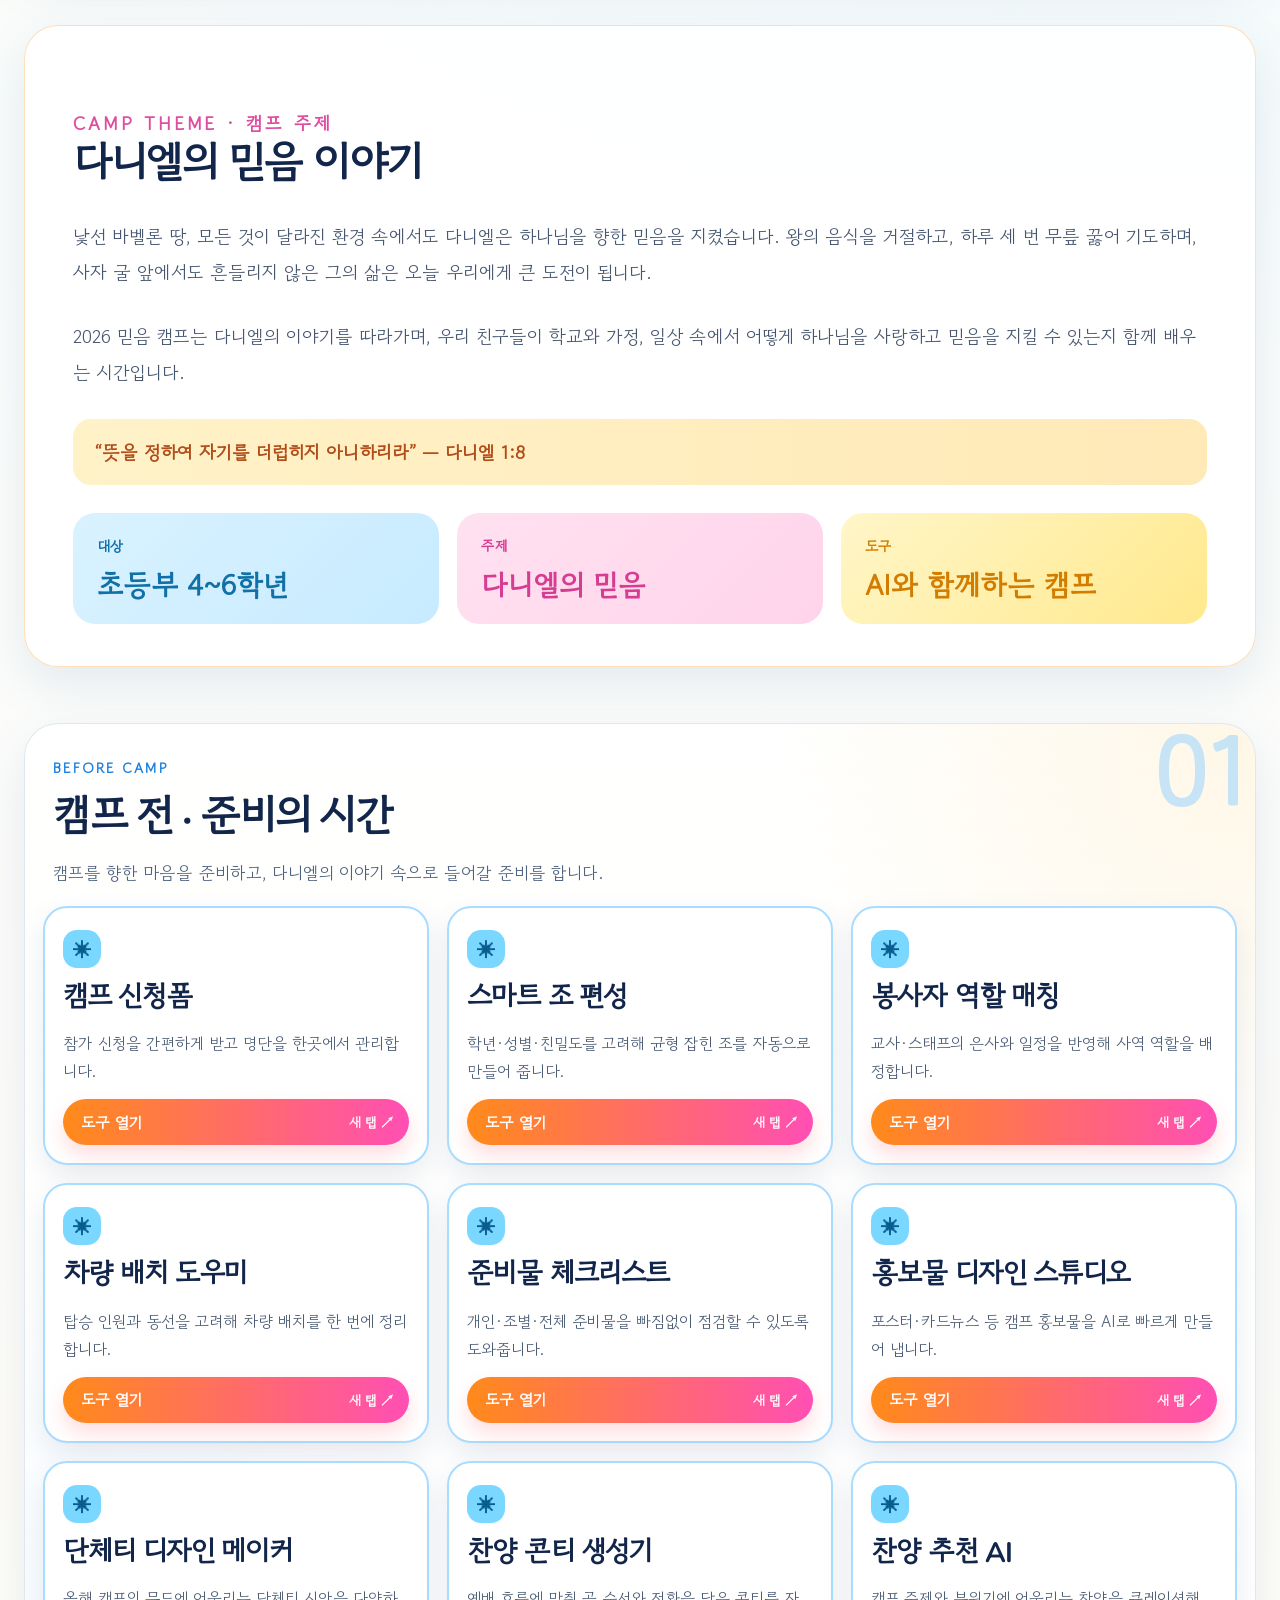
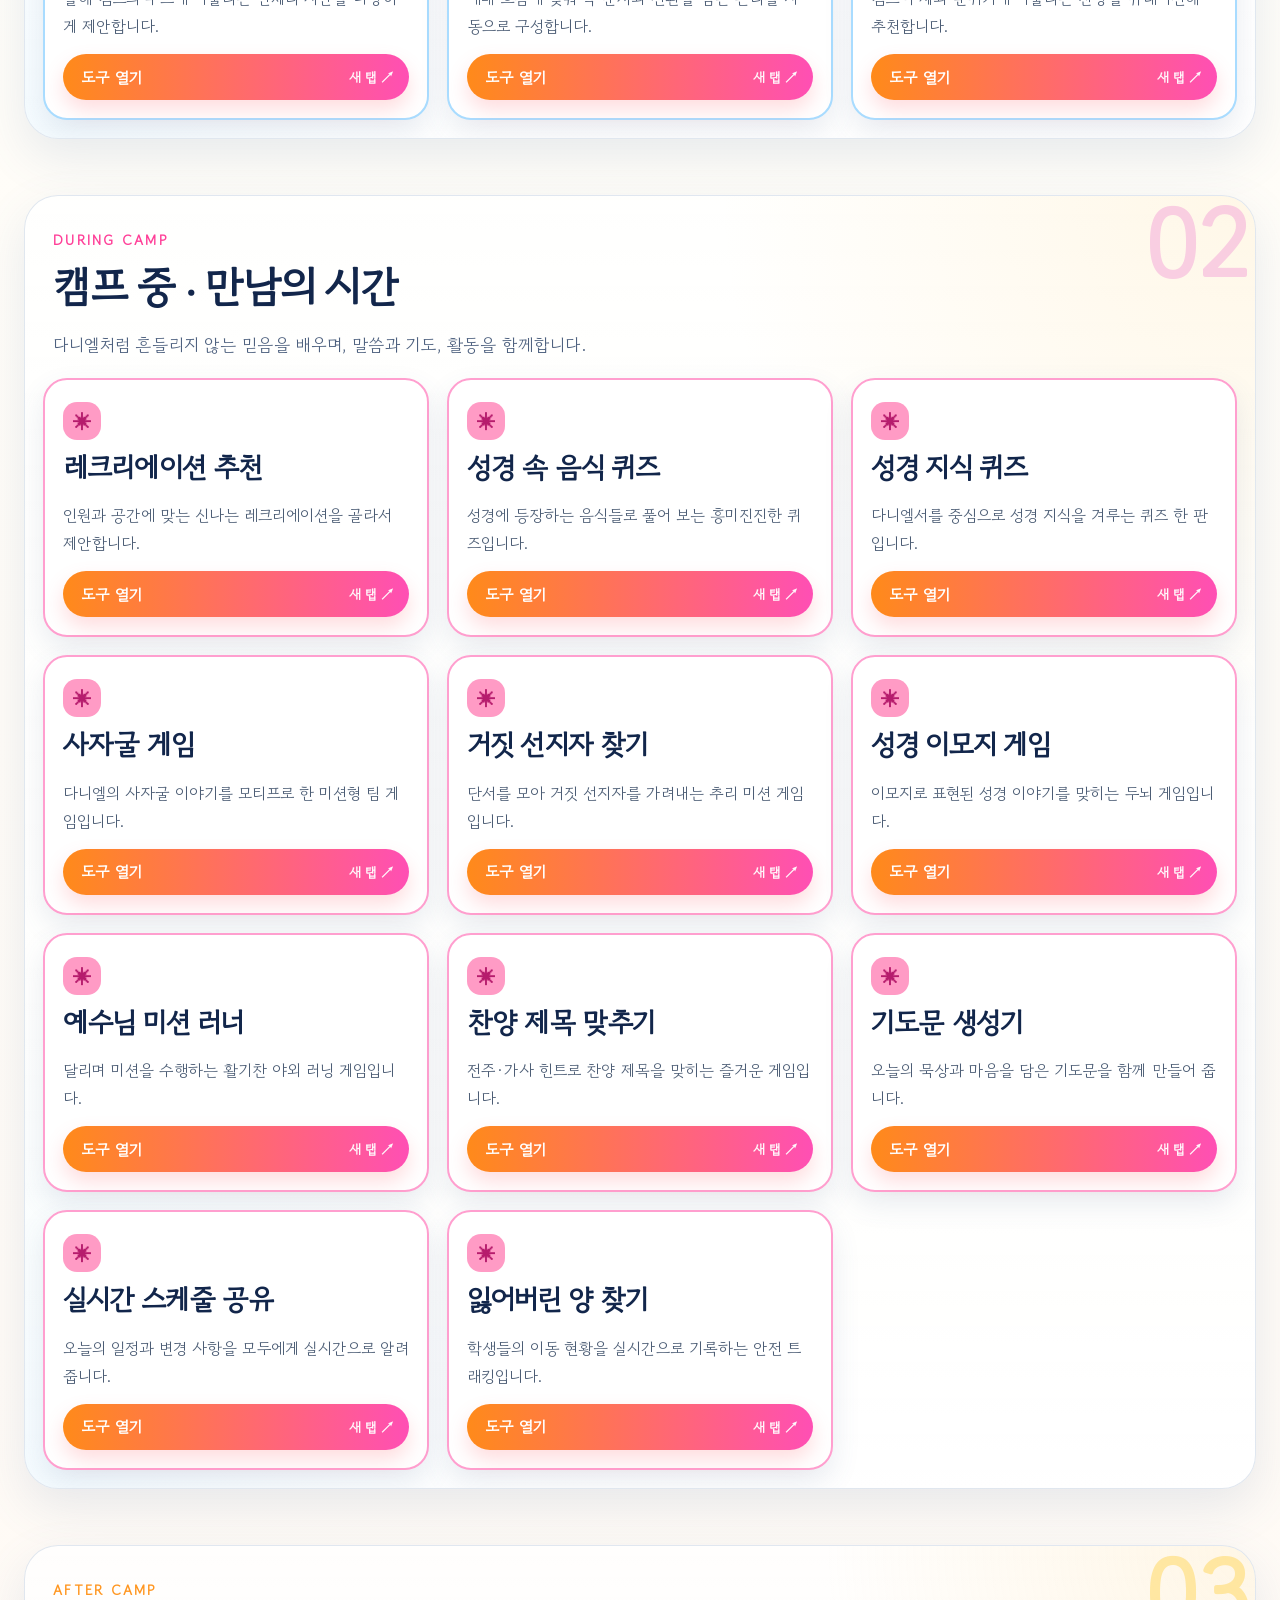
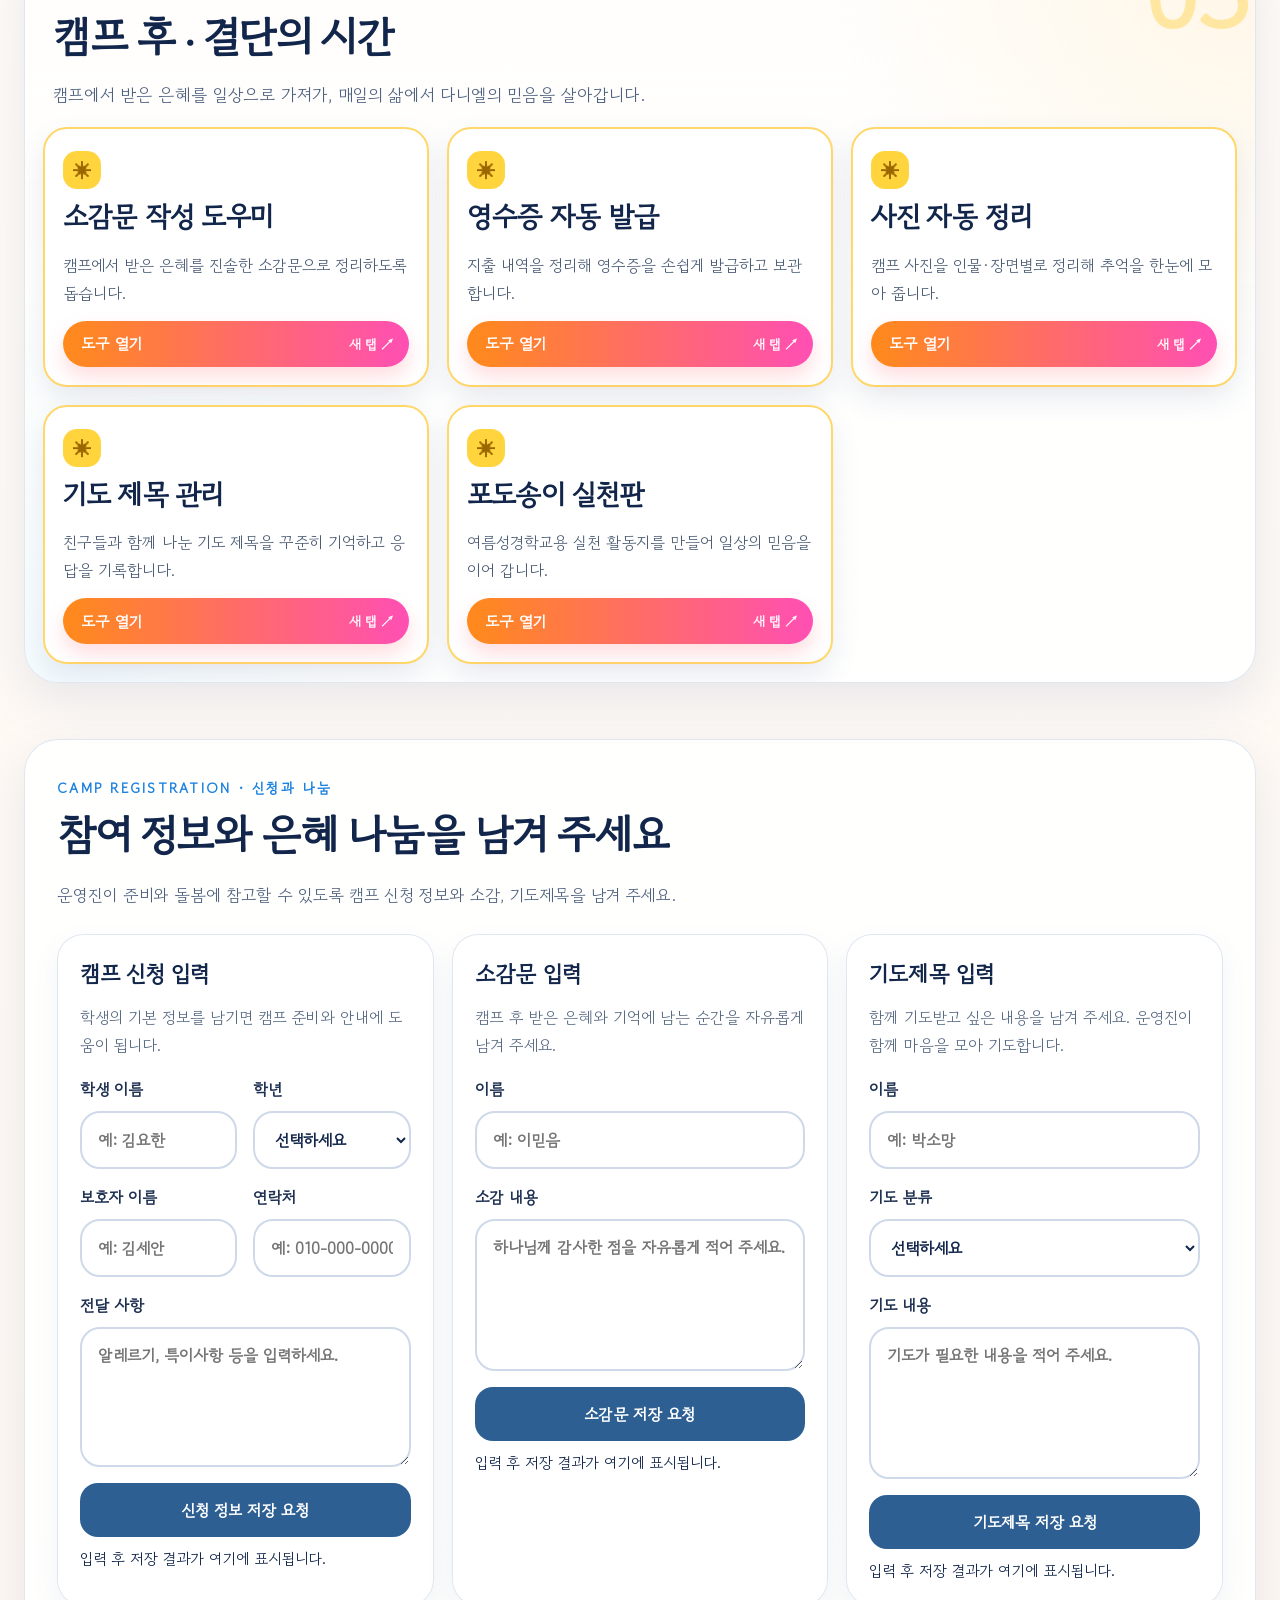
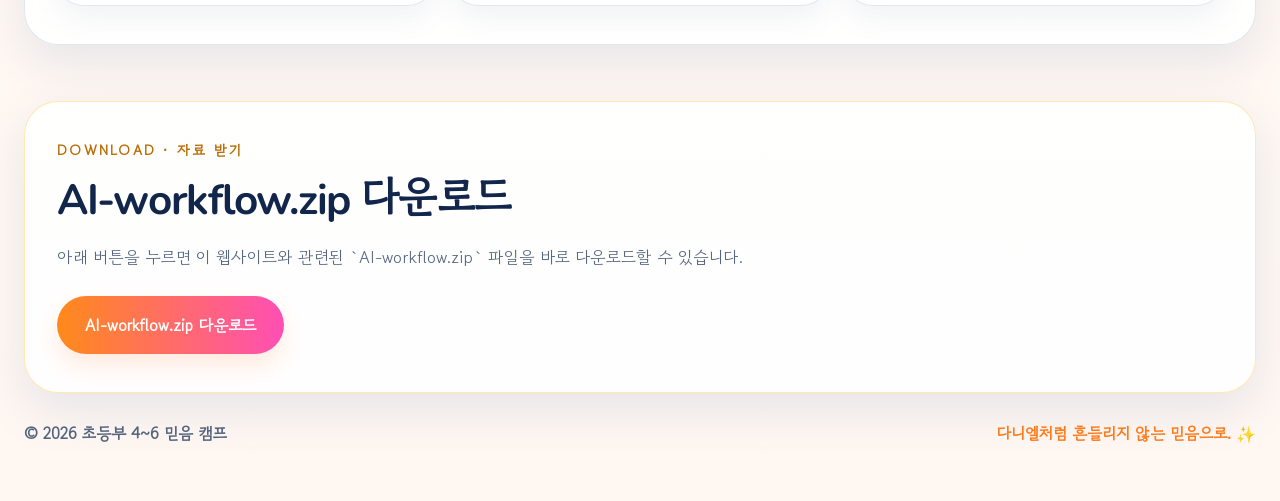
==== commit a4e2dc94: "Finalize website content and downloads." ====
--- a/index.html
+++ b/index.html
@@ -20,6 +20,8 @@
           <a href="#before">캠프 전</a>
           <a href="#during">캠프 중</a>
           <a href="#after">캠프 후</a>
+          <a href="#forms">신청과 나눔</a>
+          <a href="#download">AI-workflow.zip</a>
         </nav>
       </header>
 
@@ -82,17 +84,18 @@
             <article class="media-card materials-card">
               <p class="materials-label">사용할 교재</p>
               <div class="material-stack" aria-label="캠프 교재 미리보기">
-                <img src="./KakaoTalk_20260624_100600147.jpg" alt="DAY 1 교재" class="material-card card-one" />
-                <img src="./KakaoTalk_20260624_100600147_01.jpg" alt="DAY 2 교재" class="material-card card-two" />
-                <img src="./KakaoTalk_20260624_100600147_02.jpg" alt="DAY 3 교재" class="material-card card-three" />
+                <img src="./day1.jpg" alt="DAY 1 교재" class="material-card card-one" />
+                <img src="./day2.jpg" alt="DAY 2 교재" class="material-card card-two" />
+                <img src="./day3.jpg" alt="DAY 3 교재" class="material-card card-three" />
               </div>
               <p class="media-description">
-                DAY 1, DAY 2, DAY 3 교재를 한 번에 볼 수 있도록 겹쳐진 카드 형태로 배치했습니다.
+                DAY 1, DAY 2, DAY 3 교재를 한눈에 비교해 보고, 아래 버튼으로 원하는 날짜의 교재를 바로 열 수
+                있습니다.
               </p>
               <div class="material-links">
-                <a href="./KakaoTalk_20260624_100600147.jpg" target="_blank" rel="noopener noreferrer">DAY 1</a>
-                <a href="./KakaoTalk_20260624_100600147_01.jpg" target="_blank" rel="noopener noreferrer">DAY 2</a>
-                <a href="./KakaoTalk_20260624_100600147_02.jpg" target="_blank" rel="noopener noreferrer">DAY 3</a>
+                <a href="./day1.jpg" target="_blank" rel="noopener noreferrer">DAY 1</a>
+                <a href="./day2.jpg" target="_blank" rel="noopener noreferrer">DAY 2</a>
+                <a href="./day3.jpg" target="_blank" rel="noopener noreferrer">DAY 3</a>
               </div>
             </article>
           </div>
@@ -254,6 +257,17 @@
             </article>
           </div>
         </section>
+
+        <section class="download-pack card-block" id="download">
+          <div class="section-heading">
+            <p class="section-kicker">DOWNLOAD · 자료 받기</p>
+            <h2>AI-workflow.zip 다운로드</h2>
+          </div>
+          <p class="download-guide">
+            아래 버튼을 누르면 이 웹사이트와 관련된 `AI-workflow.zip` 파일을 바로 다운로드할 수 있습니다.
+          </p>
+          <a class="download-button ready" href="./AI-workflow.zip" download>AI-workflow.zip 다운로드</a>
+        </section>
       </main>
 
       <footer class="site-footer">
--- a/styles.css
+++ b/styles.css
@@ -1,3 +1,5 @@
+@import url("https://fonts.googleapis.com/css2?family=Gowun+Dodum&family=Nunito:wght@600;700;800;900&display=swap");
+
 :root {
   --bg: #f7fbff;
   --surface: rgba(255, 255, 255, 0.88);
@@ -30,7 +32,7 @@
 
 body {
   margin: 0;
-  font-family: "Pretendard", "Noto Sans KR", sans-serif;
+  font-family: "Gowun Dodum", "Nunito", "Pretendard", "Noto Sans KR", sans-serif;
   color: var(--ink);
   background:
     radial-gradient(circle at top left, rgba(255, 219, 104, 0.18), transparent 24%),
@@ -62,6 +64,7 @@
   gap: 12px;
   text-decoration: none;
   font-weight: 800;
+  font-family: "Nunito", "Gowun Dodum", "Pretendard", "Noto Sans KR", sans-serif;
 }
 
 .brand-mark {
@@ -93,6 +96,7 @@
   font-weight: 700;
   font-size: 0.95rem;
   color: #283956;
+  font-family: "Nunito", "Gowun Dodum", "Pretendard", "Noto Sans KR", sans-serif;
 }
 
 .hero {
@@ -147,19 +151,21 @@
 }
 
 .hero h1 span {
-  font-size: clamp(3.2rem, 8vw, 5.6rem);
+  font-size: clamp(2.35rem, 5.7vw, 4.1rem);
   font-weight: 900;
   color: #101d3f;
+  font-family: "Nunito", "Gowun Dodum", "Pretendard", "Noto Sans KR", sans-serif;
 }
 
 .hero h1 strong {
   margin-top: 10px;
-  font-size: clamp(3.2rem, 8vw, 5.8rem);
+  font-size: clamp(2.7rem, 6.4vw, 4.7rem);
   font-weight: 900;
   background: var(--hero-gradient);
   -webkit-background-clip: text;
   background-clip: text;
   color: transparent;
+  font-family: "Nunito", "Gowun Dodum", "Pretendard", "Noto Sans KR", sans-serif;
 }
 
 .hero-copy {
@@ -190,6 +196,7 @@
   text-decoration: none;
   font-weight: 800;
   box-shadow: 0 12px 24px rgba(255, 128, 61, 0.14);
+  font-family: "Nunito", "Gowun Dodum", "Pretendard", "Noto Sans KR", sans-serif;
 }
 
 .hero-button.primary {
@@ -378,9 +385,10 @@
 
 .section-heading h2 {
   margin: 0;
-  font-size: clamp(2rem, 4vw, 3.4rem);
+  font-size: clamp(1.7rem, 3.3vw, 2.8rem);
   line-height: 1.18;
   letter-spacing: -0.03em;
+  font-family: "Nunito", "Gowun Dodum", "Pretendard", "Noto Sans KR", sans-serif;
 }
 
 .intro p {
@@ -564,6 +572,7 @@
   font-size: 1.75rem;
   line-height: 1.2;
   letter-spacing: -0.03em;
+  font-family: "Nunito", "Gowun Dodum", "Pretendard", "Noto Sans KR", sans-serif;
 }
 
 .tool-card p {
@@ -602,6 +611,47 @@
   padding: 38px 32px;
 }
 
+.download-pack {
+  padding: 38px 32px;
+  border-color: rgba(255, 210, 103, 0.5);
+}
+
+.download-pack .section-kicker {
+  color: #b96c00;
+}
+
+.download-guide {
+  margin: 16px 0 0;
+  color: #546680;
+  font-size: 1.05rem;
+  line-height: 1.8;
+}
+
+.download-button {
+  display: inline-flex;
+  align-items: center;
+  justify-content: center;
+  min-height: 58px;
+  margin-top: 24px;
+  padding: 0 28px;
+  border-radius: 999px;
+  text-decoration: none;
+  font-weight: 900;
+}
+
+.download-button.pending {
+  background: rgba(255, 244, 210, 0.96);
+  color: #a86400;
+  border: 2px dashed #ffd267;
+  cursor: default;
+}
+
+.download-button.ready {
+  background: var(--button-gradient);
+  color: white;
+  box-shadow: 0 12px 24px rgba(255, 128, 61, 0.16);
+}
+
 .form-demo .section-kicker {
   color: #1b80df;
 }
@@ -631,6 +681,7 @@
 .form-card h3 {
   margin: 0;
   font-size: 1.4rem;
+  font-family: "Nunito", "Gowun Dodum", "Pretendard", "Noto Sans KR", sans-serif;
 }
 
 .form-card > p {
@@ -823,6 +874,7 @@
   margin: 0;
   font-size: 1.4rem;
   color: #183154;
+  font-family: "Nunito", "Gowun Dodum", "Pretendard", "Noto Sans KR", sans-serif;
 }
 
 .manual-summary {
@@ -892,6 +944,7 @@
   .manual-hero,
   .manual-card,
   .manual-note,
+  .download-pack,
   .form-demo {
     padding: 28px 20px;
   }
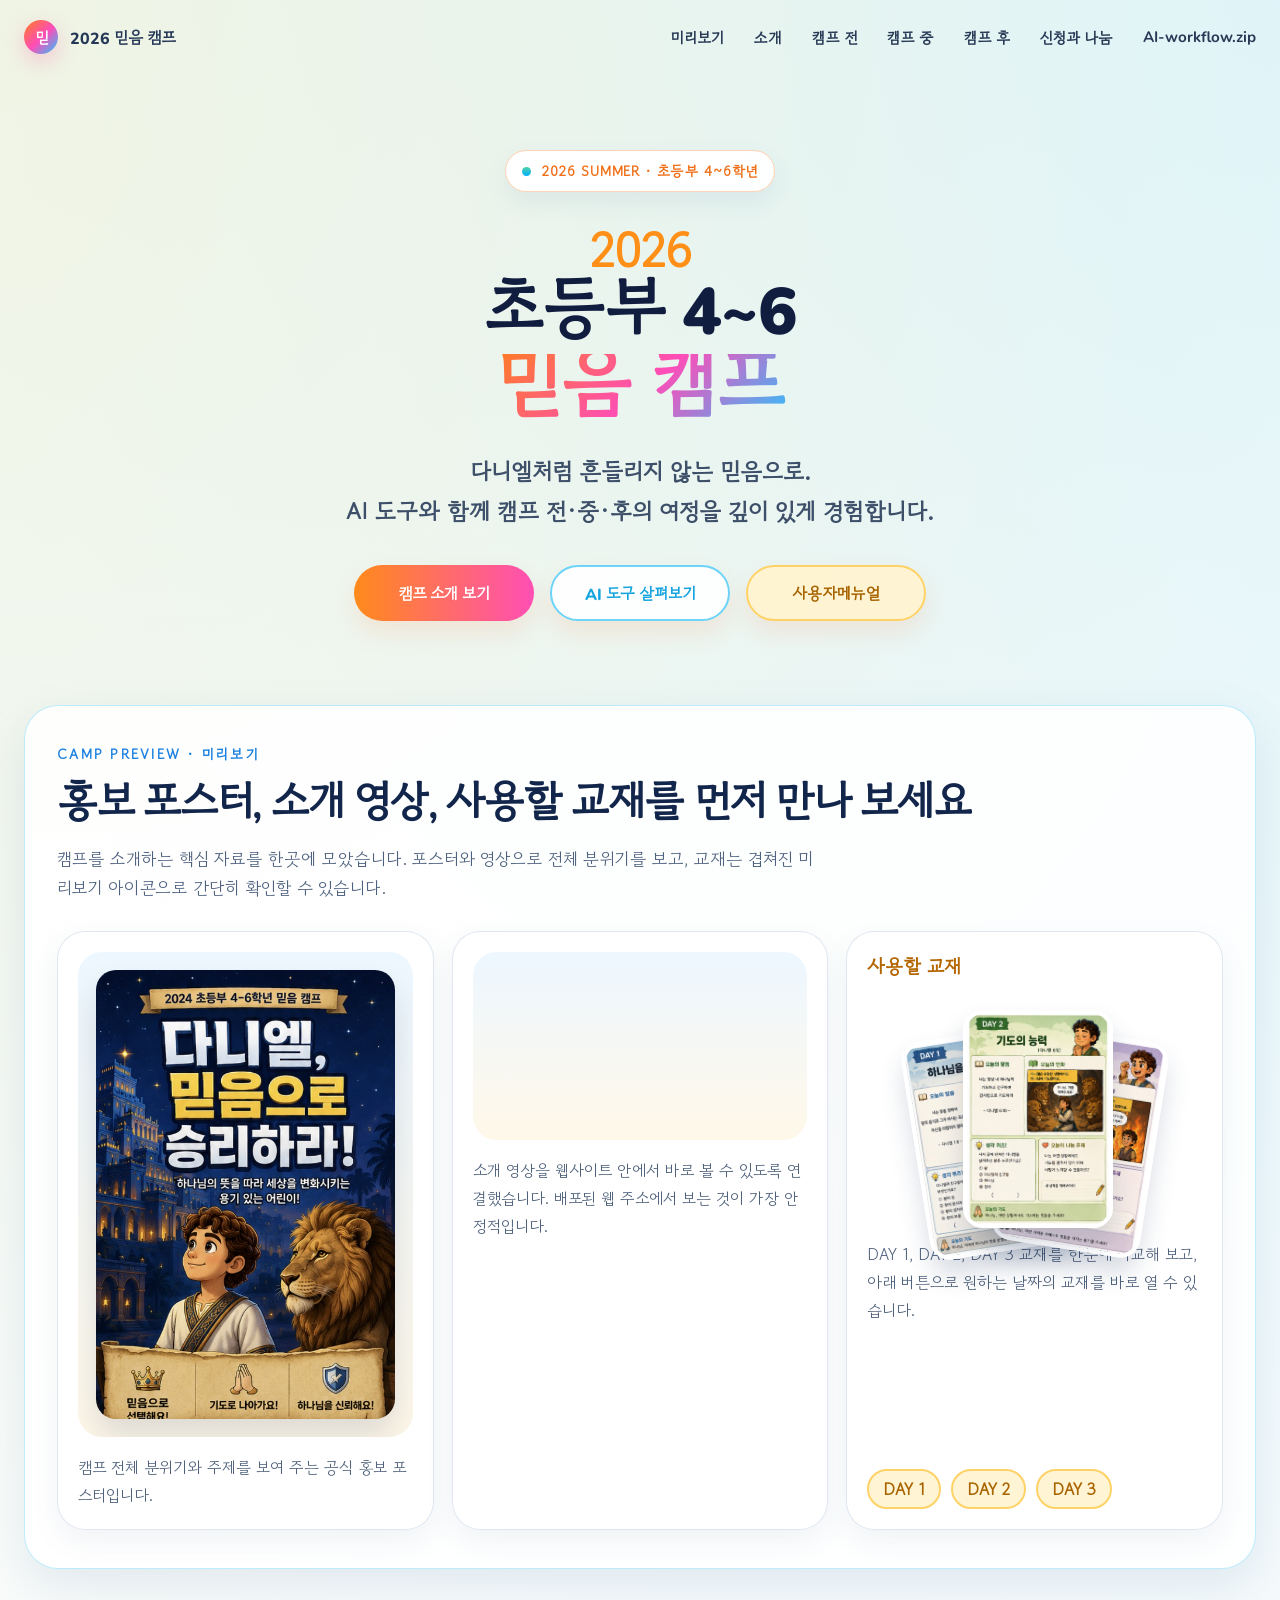
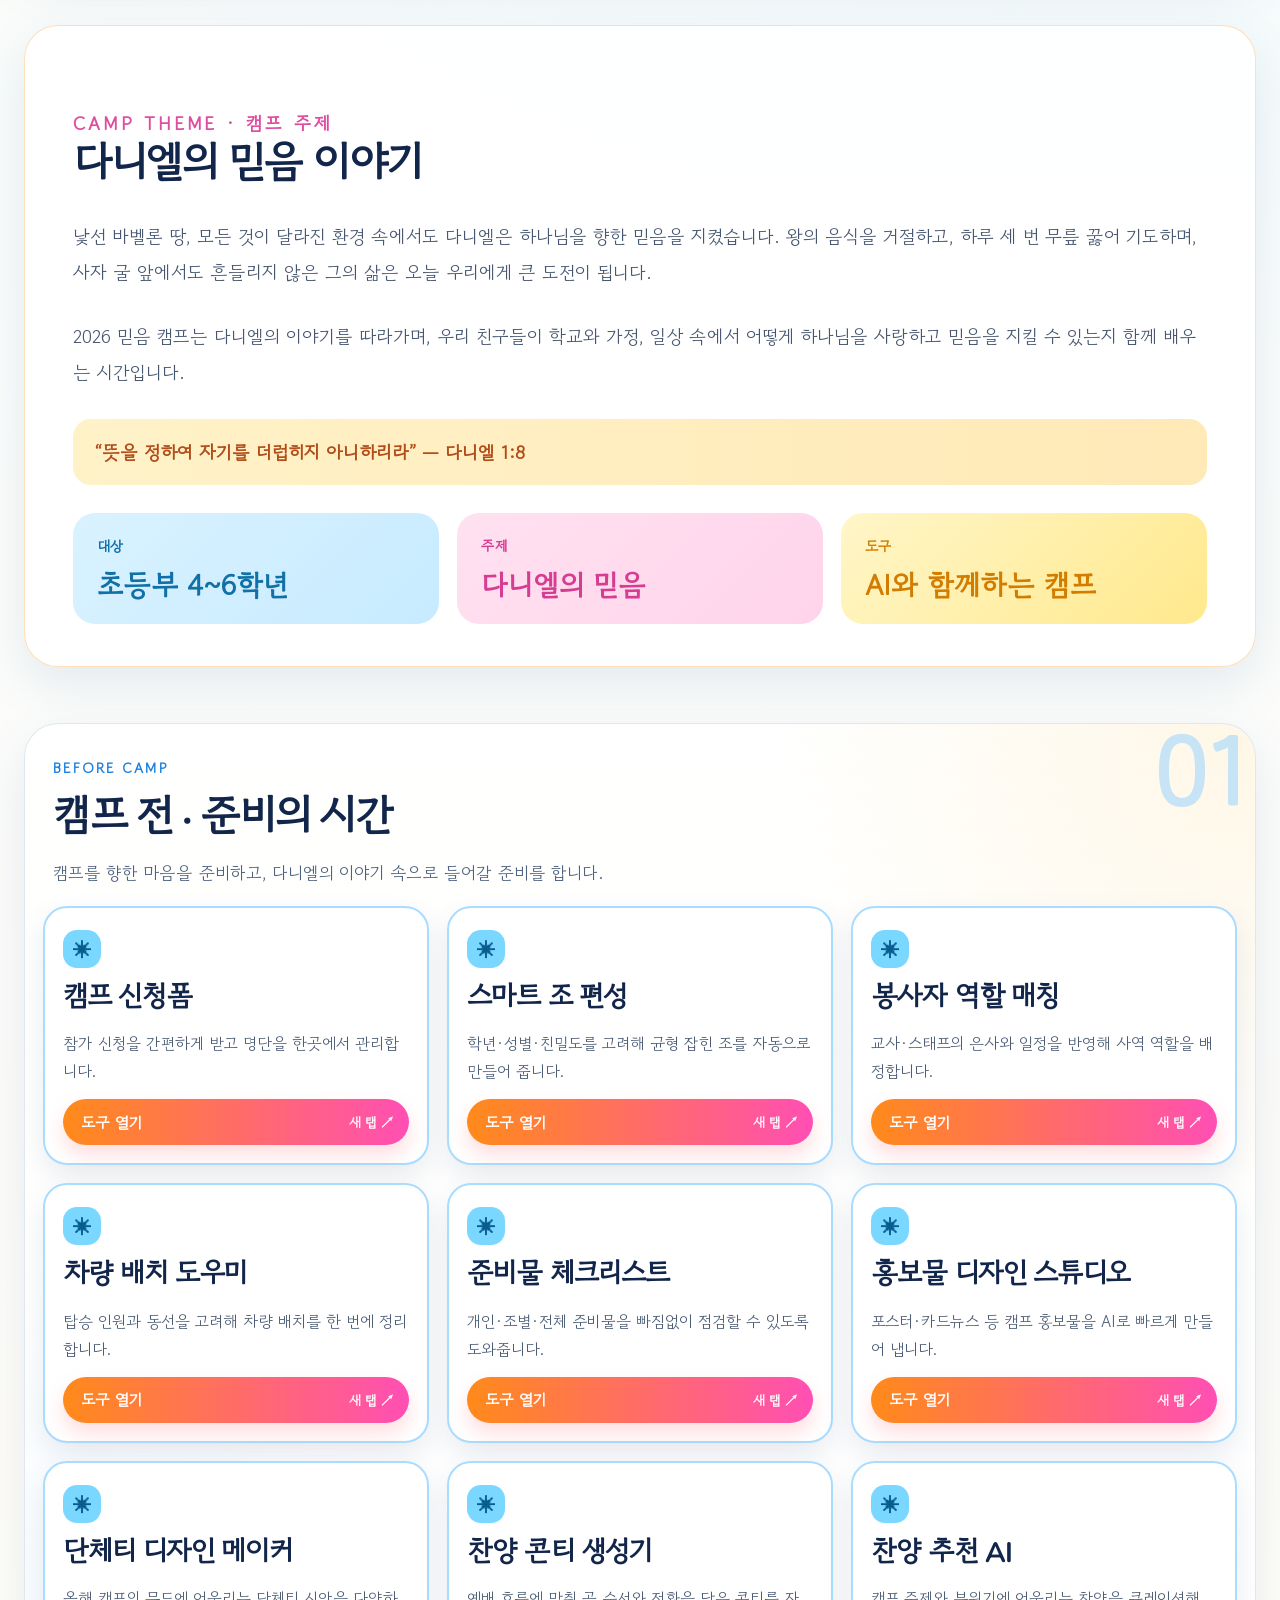
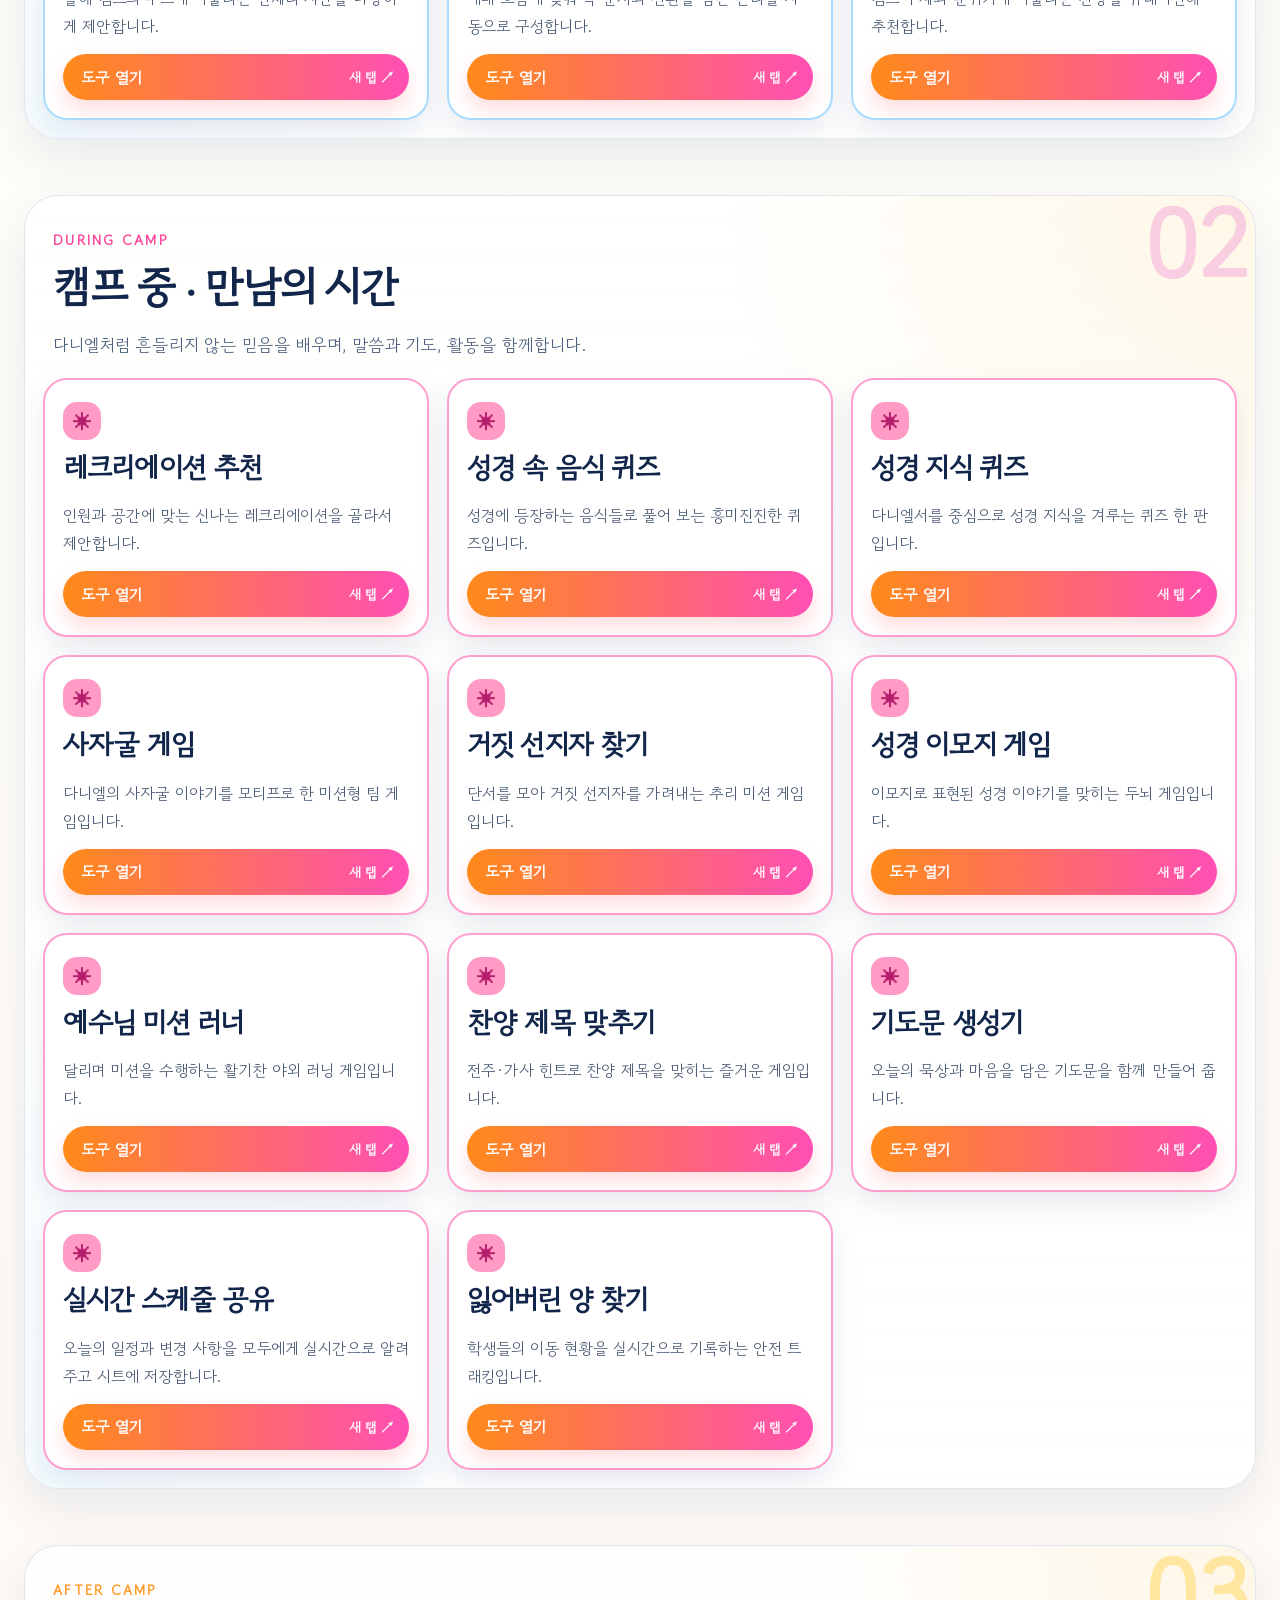
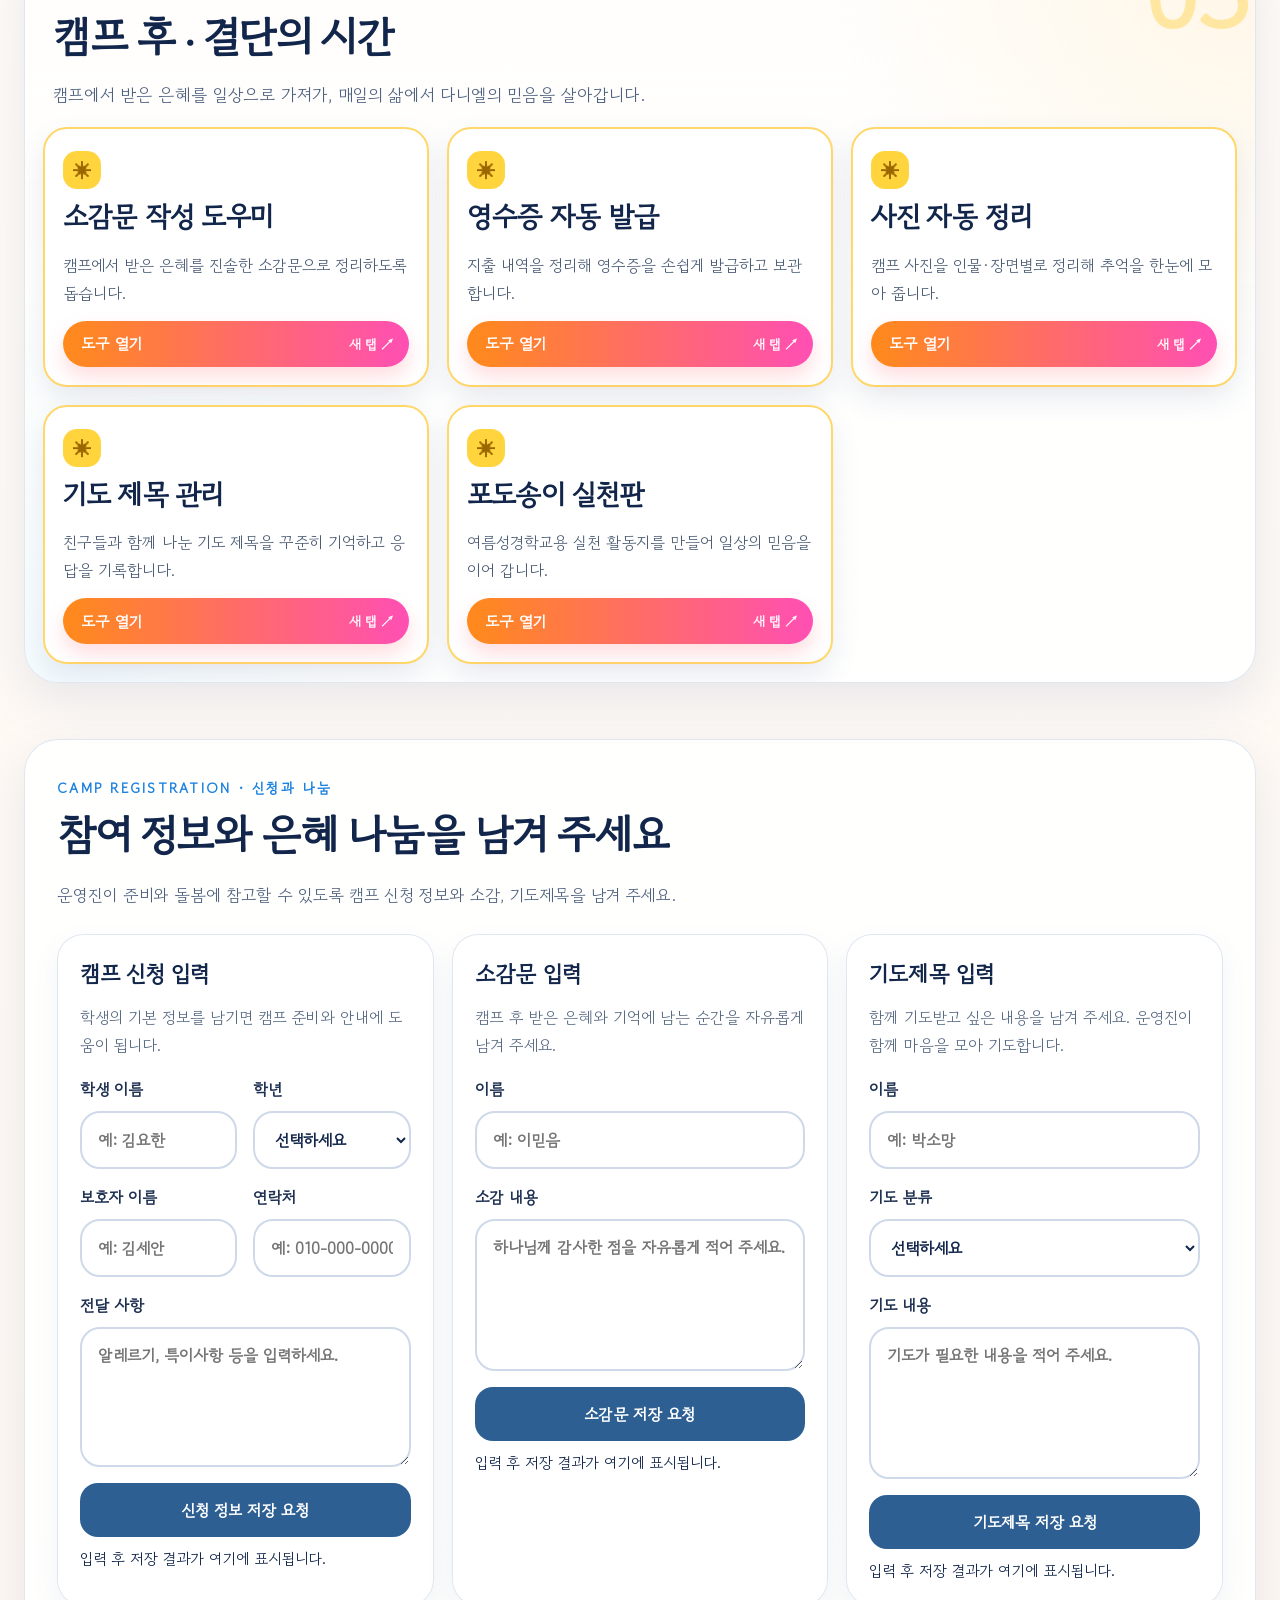
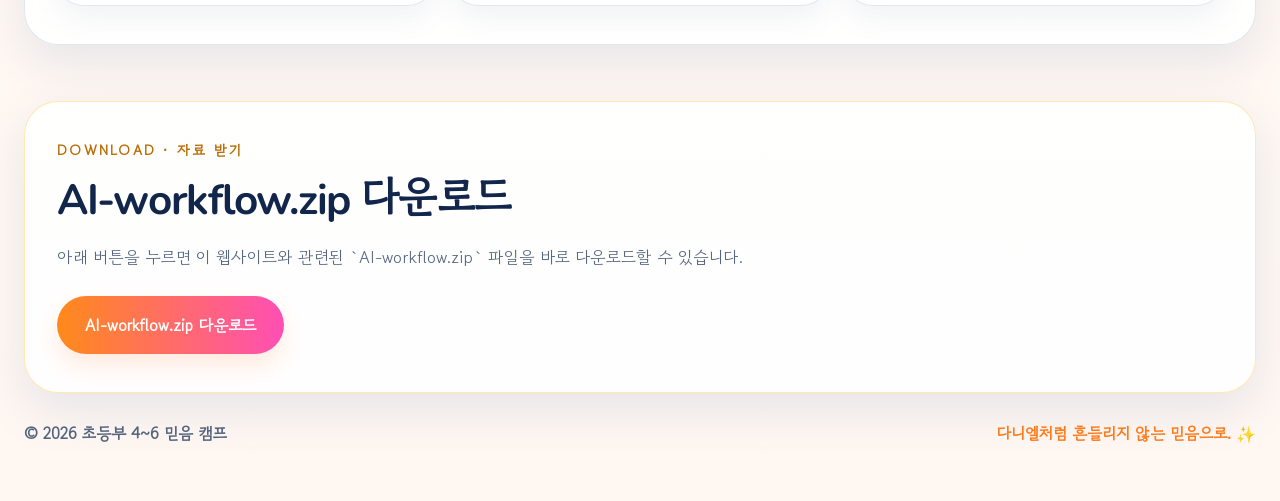
==== commit 9b4f88d0: "Add local camp tool pages and compact layouts. Publish local save-enabled planning tools for schedul" ====
--- a/index.html
+++ b/index.html
@@ -276,6 +276,7 @@
       </footer>
     </div>
 
+    <script src="./camp-backend.js"></script>
     <script src="./script.js"></script>
   </body>
 </html>
--- a/styles.css
+++ b/styles.css
@@ -911,9 +911,572 @@
   line-height: 1.85;
 }
 
+.schedule-page {
+  display: grid;
+  gap: 28px;
+}
+
+.schedule-hero,
+.schedule-form-card,
+.schedule-list-card {
+  padding: 38px 32px;
+}
+
+.schedule-hero .section-kicker,
+.schedule-form-card .section-kicker,
+.schedule-list-card .section-kicker {
+  color: #1b80df;
+}
+
+.schedule-hero p,
+.schedule-guide {
+  margin: 16px 0 0;
+  color: #51637d;
+  line-height: 1.8;
+}
+
+.schedule-layout {
+  display: grid;
+  grid-template-columns: minmax(0, 0.95fr) minmax(0, 1.05fr);
+  gap: 18px;
+}
+
+.schedule-actions,
+.schedule-save-row {
+  display: flex;
+  flex-wrap: wrap;
+  gap: 12px;
+  align-items: center;
+  margin-top: 18px;
+}
+
+.schedule-actions button,
+.schedule-save-button,
+.schedule-clear-button {
+  min-height: 52px;
+  border: 0;
+  border-radius: 18px;
+  padding: 0 22px;
+  font: inherit;
+  font-weight: 900;
+  cursor: pointer;
+}
+
+.schedule-actions button,
+.schedule-save-button {
+  background: var(--button-gradient);
+  color: white;
+}
+
+.schedule-clear-button {
+  background: rgba(255, 244, 210, 0.96);
+  color: #a86400;
+  border: 2px solid #ffd267;
+}
+
+.schedule-empty {
+  margin-top: 20px;
+  padding: 20px 22px;
+  border-radius: 22px;
+  background: rgba(255, 255, 255, 0.92);
+  border: 1px dashed #b7c8df;
+  color: #607189;
+}
+
+.schedule-items {
+  display: grid;
+  gap: 14px;
+  margin-top: 18px;
+}
+
+.schedule-item {
+  padding: 18px 20px;
+  border-radius: 22px;
+  background: rgba(255, 255, 255, 0.96);
+  border: 1px solid var(--line);
+  box-shadow: 0 10px 24px rgba(71, 97, 140, 0.06);
+}
+
+.schedule-item-head {
+  display: flex;
+  justify-content: space-between;
+  gap: 12px;
+  align-items: center;
+}
+
+.schedule-item-head strong {
+  color: #17335b;
+  font-size: 1.08rem;
+  font-family: "Nunito", "Gowun Dodum", "Pretendard", "Noto Sans KR", sans-serif;
+}
+
+.schedule-item p {
+  margin: 12px 0 8px;
+  color: #4f617b;
+  line-height: 1.75;
+}
+
+.schedule-item span {
+  color: #63758f;
+  font-size: 0.96rem;
+  font-weight: 700;
+}
+
+.schedule-remove-button {
+  min-height: 36px;
+  border: 0;
+  border-radius: 999px;
+  padding: 0 14px;
+  background: rgba(255, 230, 235, 0.98);
+  color: #bd446f;
+  font: inherit;
+  font-weight: 900;
+  cursor: pointer;
+}
+
+.tool-page {
+  display: grid;
+  gap: 28px;
+}
+
+.tool-hero,
+.tool-card-panel {
+  padding: 38px 32px;
+}
+
+.tool-hero .section-kicker,
+.tool-card-panel .section-kicker {
+  color: #1b80df;
+}
+
+.tool-hero h1 {
+  margin: 0;
+  font-size: clamp(2rem, 4vw, 3.2rem);
+  line-height: 1.08;
+  letter-spacing: -0.03em;
+  font-family: "Nunito", "Gowun Dodum", "Pretendard", "Noto Sans KR", sans-serif;
+}
+
+.tool-hero p,
+.tool-subcopy {
+  margin: 16px 0 0;
+  color: #51637d;
+  line-height: 1.8;
+}
+
+.tool-layout {
+  display: grid;
+  gap: 18px;
+}
+
+.tool-layout-two {
+  grid-template-columns: minmax(0, 0.95fr) minmax(0, 1.05fr);
+}
+
+.tool-layout-three {
+  grid-template-columns: repeat(3, minmax(0, 1fr));
+}
+
+.tool-inline-actions,
+.tool-save-actions {
+  display: flex;
+  flex-wrap: wrap;
+  align-items: center;
+  gap: 12px;
+  margin-top: 18px;
+}
+
+.tool-primary-button,
+.tool-secondary-button {
+  min-height: 52px;
+  border-radius: 18px;
+  padding: 0 22px;
+  font: inherit;
+  font-weight: 900;
+  cursor: pointer;
+}
+
+.tool-primary-button {
+  border: 0;
+  background: var(--button-gradient);
+  color: white;
+}
+
+.tool-secondary-button {
+  background: rgba(255, 244, 210, 0.96);
+  color: #a86400;
+  border: 2px solid #ffd267;
+}
+
+.tool-list,
+.tool-result-stack {
+  display: grid;
+  gap: 14px;
+}
+
+.tool-list {
+  margin-top: 18px;
+}
+
+.tool-empty {
+  margin-top: 20px;
+  padding: 20px 22px;
+  border-radius: 22px;
+  background: rgba(255, 255, 255, 0.92);
+  border: 1px dashed #b7c8df;
+  color: #607189;
+}
+
+.tool-item,
+.tool-group-box,
+.tool-summary-box {
+  padding: 18px 20px;
+  border-radius: 22px;
+  background: rgba(255, 255, 255, 0.96);
+  border: 1px solid var(--line);
+  box-shadow: 0 10px 24px rgba(71, 97, 140, 0.06);
+}
+
+.tool-item-head {
+  display: flex;
+  justify-content: space-between;
+  align-items: center;
+  gap: 12px;
+}
+
+.tool-item-head strong,
+.tool-summary-box strong {
+  color: #17335b;
+  font-size: 1.04rem;
+  font-family: "Nunito", "Gowun Dodum", "Pretendard", "Noto Sans KR", sans-serif;
+}
+
+.tool-summary-box strong {
+  display: block;
+}
+
+.tool-item p,
+.tool-item span,
+.tool-group-box p,
+.tool-group-box span,
+.tool-summary-box span {
+  color: #4f617b;
+  line-height: 1.75;
+}
+
+.tool-item p {
+  margin: 10px 0 6px;
+}
+
+.tool-item span {
+  display: block;
+}
+
+.tool-heading-with-count {
+  display: flex;
+  align-items: center;
+  justify-content: space-between;
+  gap: 10px;
+}
+
+.tool-count-badge {
+  display: inline-flex;
+  align-items: center;
+  justify-content: center;
+  min-height: 32px;
+  padding: 0 12px;
+  border-radius: 999px;
+  background: rgba(218, 242, 255, 0.96);
+  color: #116f9d;
+  font-size: 0.9rem;
+  font-weight: 800;
+  vertical-align: middle;
+}
+
+.tool-collapse-item {
+  padding: 0;
+  overflow: hidden;
+}
+
+.tool-collapse-summary {
+  display: flex;
+  align-items: center;
+  justify-content: space-between;
+  gap: 14px;
+  padding: 18px 20px;
+  cursor: pointer;
+  list-style: none;
+}
+
+.tool-collapse-summary::-webkit-details-marker {
+  display: none;
+}
+
+.tool-collapse-main {
+  display: grid;
+  gap: 10px;
+  min-width: 0;
+}
+
+.tool-collapse-main strong {
+  color: #17335b;
+  font-size: 1.04rem;
+  font-family: "Nunito", "Gowun Dodum", "Pretendard", "Noto Sans KR", sans-serif;
+}
+
+.tool-collapse-chips {
+  display: flex;
+  flex-wrap: wrap;
+  gap: 8px;
+}
+
+.tool-collapse-toggle {
+  display: inline-flex;
+  align-items: center;
+  justify-content: center;
+  min-height: 34px;
+  padding: 0 12px;
+  border-radius: 999px;
+  background: rgba(218, 242, 255, 0.96);
+  color: #116f9d;
+  font-size: 0.88rem;
+  font-weight: 800;
+  white-space: nowrap;
+}
+
+.tool-collapse-item[open] .tool-collapse-toggle {
+  background: rgba(255, 244, 210, 0.96);
+  color: #9b6900;
+}
+
+.tool-collapse-body {
+  display: grid;
+  gap: 8px;
+  padding: 0 20px 18px;
+  border-top: 1px solid rgba(206, 217, 234, 0.9);
+}
+
+.vehicle-collapse-summary {
+  display: grid;
+  grid-template-columns: minmax(0, 1fr) auto;
+  align-items: start;
+}
+
+.vehicle-route-preview {
+  display: block;
+  color: #63758f;
+  font-size: 0.93rem;
+  line-height: 1.55;
+  word-break: keep-all;
+  overflow-wrap: anywhere;
+}
+
+.vehicle-results-panel {
+  grid-column: 1 / -1;
+}
+
+.vehicle-tool-layout {
+  grid-template-columns: repeat(2, minmax(0, 1fr));
+}
+
+.vehicle-summary-stack {
+  grid-template-columns: 1fr;
+}
+
+.volunteer-collapse-item {
+  padding: 0;
+  overflow: hidden;
+}
+
+.volunteer-collapse-summary {
+  display: flex;
+  align-items: center;
+  justify-content: space-between;
+  gap: 14px;
+  padding: 18px 20px;
+  cursor: pointer;
+  list-style: none;
+}
+
+.volunteer-collapse-summary::-webkit-details-marker {
+  display: none;
+}
+
+.volunteer-collapse-main {
+  display: grid;
+  gap: 10px;
+  min-width: 0;
+}
+
+.volunteer-collapse-main strong {
+  color: #17335b;
+  font-size: 1.04rem;
+  font-family: "Nunito", "Gowun Dodum", "Pretendard", "Noto Sans KR", sans-serif;
+}
+
+.volunteer-collapse-chips {
+  display: flex;
+  flex-wrap: wrap;
+  gap: 8px;
+}
+
+.volunteer-collapse-toggle {
+  display: inline-flex;
+  align-items: center;
+  justify-content: center;
+  min-height: 34px;
+  padding: 0 12px;
+  border-radius: 999px;
+  background: rgba(218, 242, 255, 0.96);
+  color: #116f9d;
+  font-size: 0.88rem;
+  font-weight: 800;
+  white-space: nowrap;
+}
+
+.volunteer-collapse-item[open] .volunteer-collapse-toggle {
+  background: rgba(255, 244, 210, 0.96);
+  color: #9b6900;
+}
+
+.volunteer-collapse-body {
+  display: grid;
+  gap: 8px;
+  padding: 0 20px 18px;
+  border-top: 1px solid rgba(206, 217, 234, 0.9);
+}
+
+.volunteer-collapse-actions {
+  margin-top: 8px;
+}
+
+.tool-summary-grid {
+  display: grid;
+  grid-template-columns: repeat(2, minmax(0, 1fr));
+  gap: 14px;
+  margin-top: 20px;
+}
+
+.summary-chip,
+.member-pill,
+.mini-meta {
+  display: inline-flex;
+  align-items: center;
+  justify-content: center;
+  min-height: 32px;
+  border-radius: 999px;
+  padding: 0 12px;
+  font-size: 0.9rem;
+  font-weight: 800;
+}
+
+.summary-chip {
+  background: rgba(255, 230, 235, 0.98);
+  color: #b83f73;
+}
+
+.member-pill {
+  background: rgba(218, 242, 255, 0.96);
+  color: #116f9d;
+}
+
+.member-pill.muted {
+  background: rgba(240, 243, 248, 1);
+  color: #72839a;
+}
+
+.mini-meta {
+  background: rgba(255, 244, 210, 0.96);
+  color: #9b6900;
+}
+
+.list-remove-button {
+  min-height: 36px;
+  border: 0;
+  border-radius: 999px;
+  padding: 0 14px;
+  background: rgba(255, 230, 235, 0.98);
+  color: #bd446f;
+  font: inherit;
+  font-weight: 900;
+  cursor: pointer;
+}
+
+.assignment-route {
+  font-weight: 700;
+}
+
+.check-row,
+.inline-field {
+  display: flex;
+  align-items: center;
+  gap: 10px;
+}
+
+.check-row {
+  margin-top: 12px;
+  color: #183154;
+  font-weight: 800;
+}
+
+.check-row input[type="checkbox"] {
+  width: 18px;
+  height: 18px;
+  min-height: auto;
+  padding: 0;
+  cursor: pointer;
+}
+
+.camp-form .check-row {
+  flex-direction: row;
+}
+
+.inline-field {
+  margin-top: 12px;
+  justify-content: space-between;
+  flex-wrap: wrap;
+}
+
+.inline-field span {
+  color: #183154;
+  font-weight: 800;
+}
+
+.inline-field select {
+  min-width: 170px;
+  min-height: 44px;
+  border: 2px solid #ced9ea;
+  border-radius: 16px;
+  padding: 0 12px;
+  font: inherit;
+  font-weight: 700;
+  color: var(--ink);
+}
+
+.team-member-list {
+  display: flex;
+  flex-wrap: wrap;
+  gap: 10px;
+  margin-top: 14px;
+}
+
+.member-row {
+  display: flex;
+  flex-wrap: wrap;
+  gap: 8px;
+}
+
+.tool-group-box .tool-list,
+.tool-summary-box .tool-list {
+  margin-top: 14px;
+}
+
 @media (max-width: 1024px) {
   .media-grid,
   .manual-grid,
+  .schedule-layout,
+  .tool-layout-two,
+  .tool-layout-three,
   .tools-grid,
   .theme-grid,
   .form-panels {
@@ -944,6 +1507,11 @@
   .manual-hero,
   .manual-card,
   .manual-note,
+  .schedule-hero,
+  .schedule-form-card,
+  .schedule-list-card,
+  .tool-hero,
+  .tool-card-panel,
   .download-pack,
   .form-demo {
     padding: 28px 20px;
@@ -961,11 +1529,24 @@
 
   .media-grid,
   .manual-grid,
+  .schedule-layout,
+  .tool-layout-two,
+  .tool-layout-three,
   .tools-grid,
   .theme-grid,
   .form-panels,
-  .camp-form {
+  .camp-form,
+  .tool-summary-grid {
     grid-template-columns: 1fr;
+  }
+
+  .vehicle-collapse-summary {
+    grid-template-columns: 1fr;
+  }
+
+  .vehicle-collapse-summary .tool-collapse-toggle {
+    justify-self: start;
+    margin-top: 4px;
   }
 
   .section-number {
